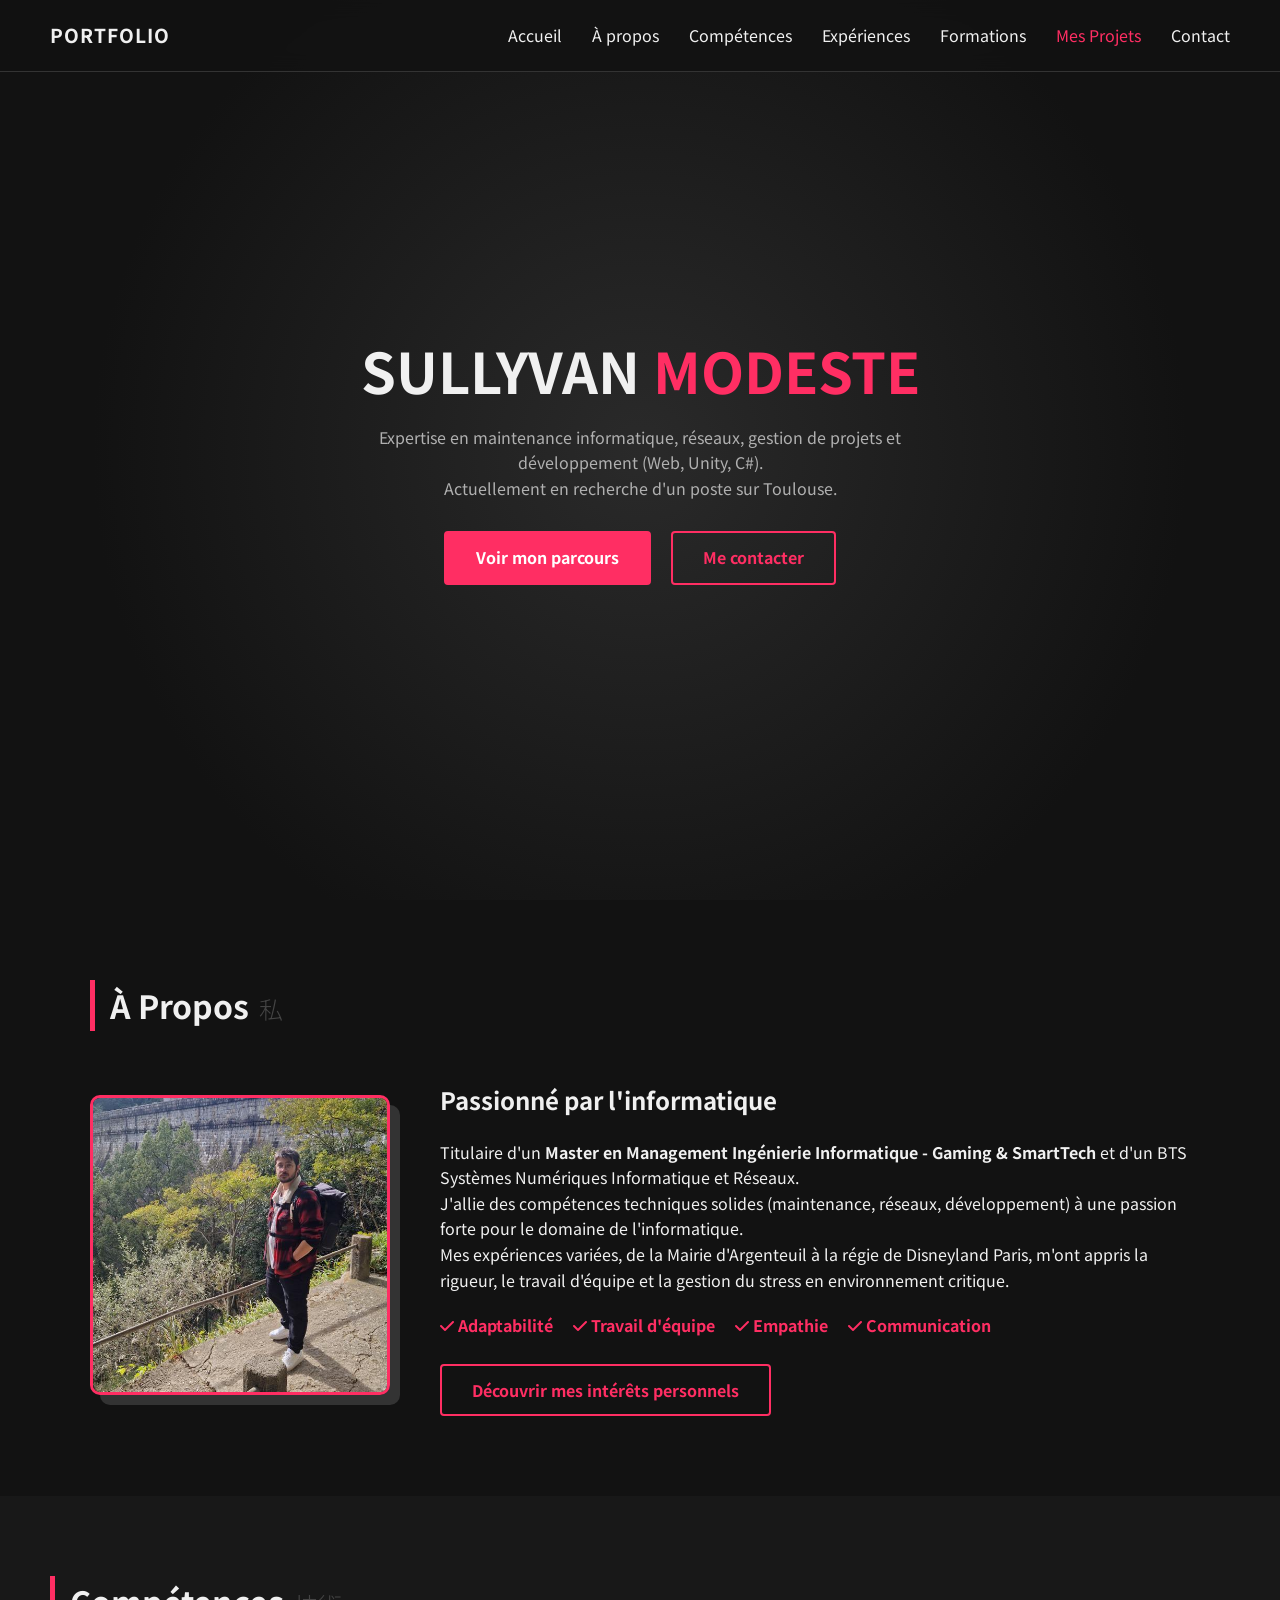
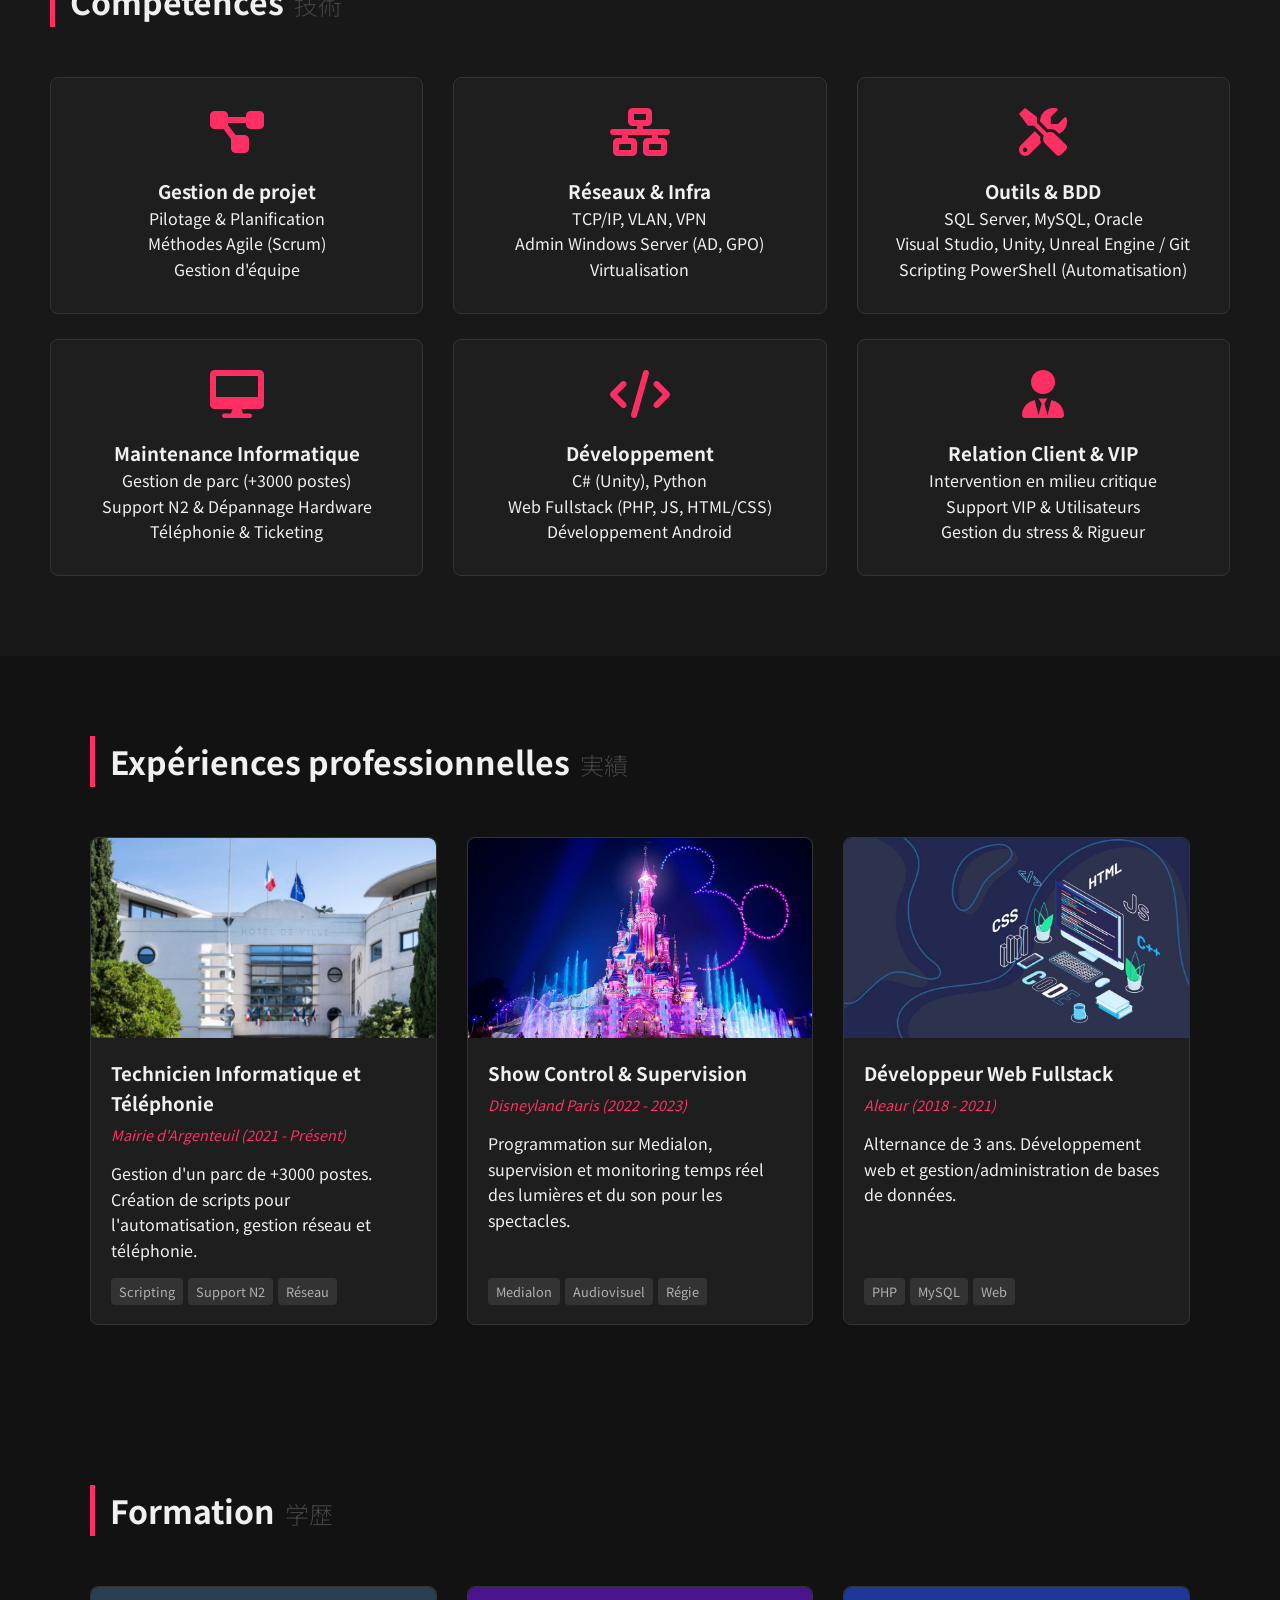
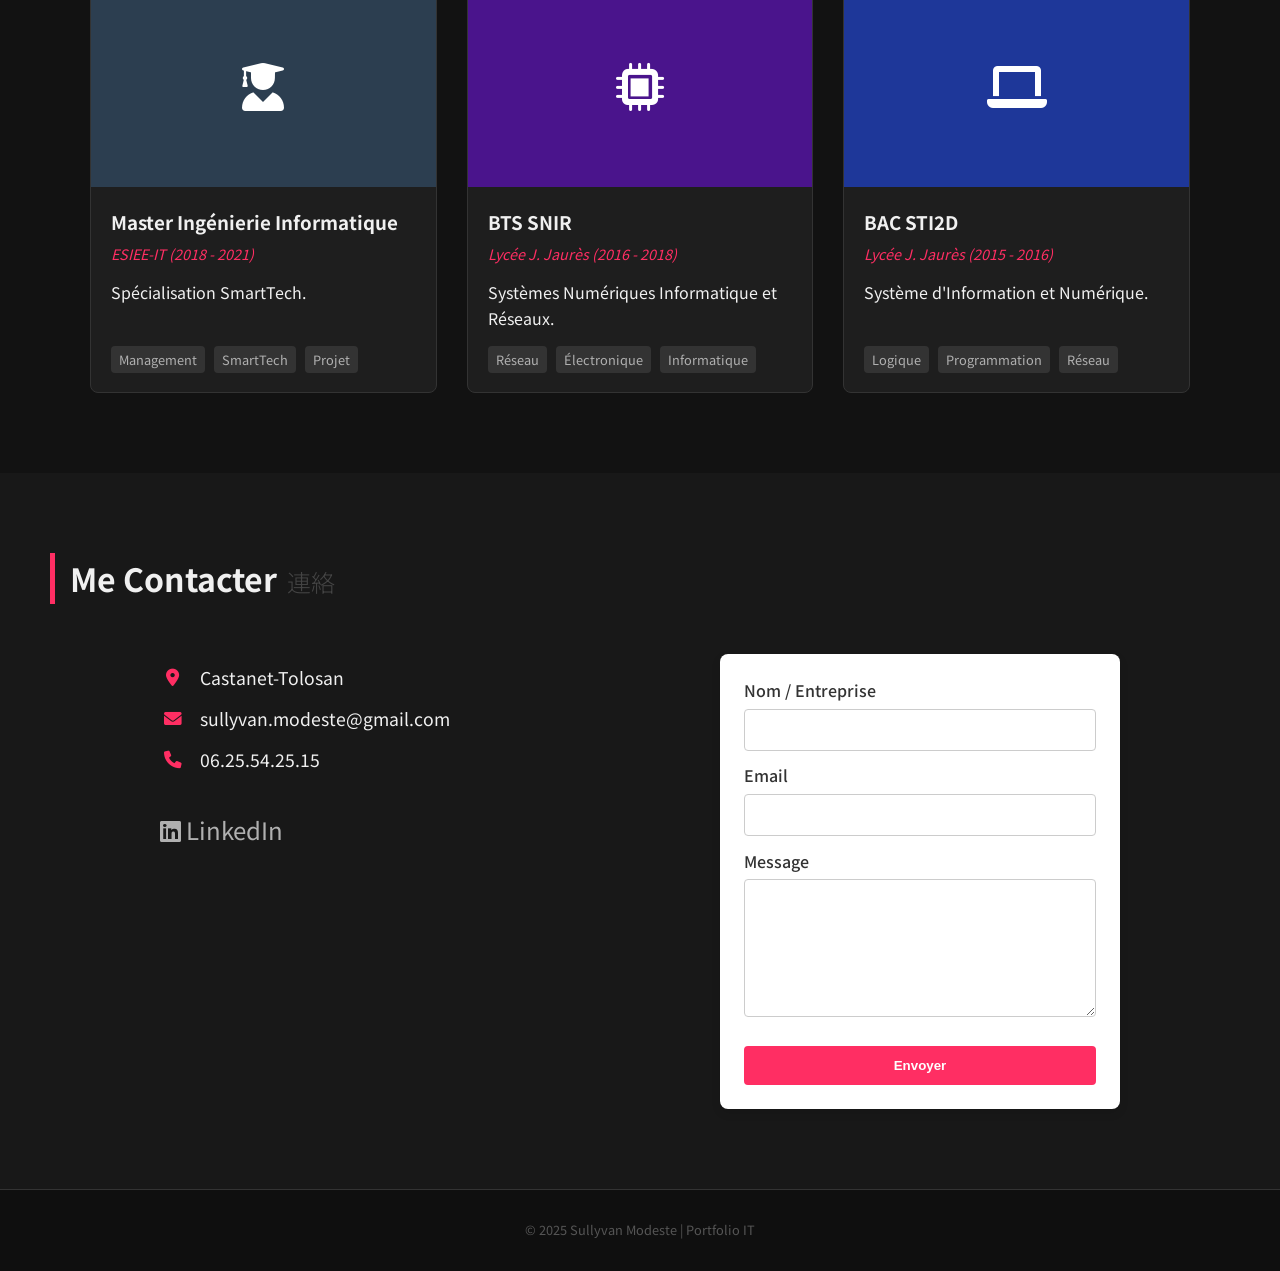
==== index.html @ e7d1b851 "Refonte du texte hobbies" ====
<!DOCTYPE html>
<html lang="fr">
<head>
    <meta charset="UTF-8">
    <meta name="viewport" content="width=device-width, initial-scale=1.0">
    
    <title>Portfolio - Sullyvan Modeste</title>

    <link rel="stylesheet" href="css/style.css?v=1"> 
    <link href="https://fonts.googleapis.com/css2?family=Noto+Sans+JP:wght@300;500;700&display=swap" rel="stylesheet">
    <link rel="stylesheet" href="https://cdnjs.cloudflare.com/ajax/libs/font-awesome/6.0.0/css/all.min.css">
    
    <meta name="description" content="Portfolio de Sullyvan Modeste : Master en Ingénierie Informatique, expertise en maintenance informatique, réseaux, gestion de projets et développement C#/Web. Actuellement en recherche de poste à Toulouse.">

    <meta property="og:title" content="Portfolio - Sullyvan Modeste">
    <meta property="og:description" content="Découvrez mon expertise en maintenance informatique, réseaux, gestion de projets et développement C#/Web. En recherche de poste sur Toulouse.">
    <meta property="og:type" content="website">
    <meta property="og:image" content="assets/images/miniature.jpg">
    <meta property="og:url" content="https://sullyvanm.github.io/portfolio/">
</head>
<body>

    <nav class="navbar">
        <div class="logo">PORTFOLIO</div>
        <ul class="nav-links">
            <li><a href="#home">Accueil</a></li>
            <li><a href="#about">À propos</a></li>
            <li><a href="#skills">Compétences</a></li>
            <li><a href="#projects">Expériences</a></li>
            <li><a href="#formation">Formations</a></li>
            <li><a href="projects.html" style="color: var(--accent);">Mes Projets</a></li>
            <li><a href="#contact">Contact</a></li>
        </ul>
        <div class="hamburger">
            <i class="fas fa-bars"></i>
        </div>
    </nav>

    <header id="home" class="hero">
        <div class="hero-content">
            <h1>SULLYVAN <span class="red-circle">MODESTE</span></h1>
            <p class="description">
                Expertise en maintenance informatique, réseaux, gestion de projets et développement (Web, Unity, C#).<br>
                Actuellement en recherche d'un poste sur Toulouse.
            </p>
            <div class="hero-btns">
                <a href="#skills" class="btn-main">Voir mon parcours</a>
                <a href="#contact" class="btn-secondary">Me contacter</a>
            </div>
        </div>
    </header>

    <section id="about" class="section">
        <h2 class="section-title">À Propos <span class="jp-title">私</span></h2>
        <div class="about-container">
            <div class="about-img">
                <img src="assets/images/sully_japon.jpg" alt="Sullyvan Modeste">
            </div>
            <div class="about-text">
                <h3>Passionné par l'informatique</h3>
                <p>
                    Titulaire d'un <strong>Master en Management Ingénierie Informatique - Gaming & SmartTech</strong> et d'un BTS Systèmes Numériques Informatique et Réseaux.<br> 
                    J'allie des compétences techniques solides (maintenance, réseaux, développement) à une passion forte pour le domaine de l'informatique.
                </p>
                <p>
                    Mes expériences variées, de la Mairie d'Argenteuil à la régie de Disneyland Paris, m'ont appris la rigueur, le travail d'équipe et la gestion du stress en environnement critique.
                </p>
                <div class="soft-skills">
                    <span><i class="fas fa-check"></i> Adaptabilité</span>
                    <span><i class="fas fa-check"></i> Travail d'équipe</span>
                    <span><i class="fas fa-check"></i> Empathie</span>
                    <span><i class="fas fa-check"></i> Communication</span>
                </div>
                
                <button id="btn-show-hobbies" class="btn-secondary" style="margin-top: 25px;">
                    Découvrir mes intérêts personnels
                </button>
            </div>
        </div>
    </section>
    
    <div id="hobbies-details" style="display: none;">
        
        <div class="hobbies-grid">
            <div class="hobby-item">
                <h4 style="color: var(--accent);"><i class="fas fa-camera"></i> Photographie</h4>
                <p>Principalement la photo de paysage et photo de rue. J'utilise Lightroom pour la post-production et l'édition.</p> 
            </div>
            <div class="hobby-item">
                <h4 style="color: var(--accent);"><i class="fas fa-dice"></i> Jeux de Société & Vidéo</h4>
                <p>Intérêt pour tout types de jeux (Moba, JdR, stratégie). Les jeux de société aussi bien simples que complexes. (7 Wonders, TCG, Abyss)</p> 
            </div>
            <div class="hobby-item">
                <h4 style="color: var(--accent);"><i class="fas fa-mask"></i> Kendo</h4>
                <p>Art martial, escrime au sabre Japonais. Actuellement 3 ans de pratique.</p>
            </div>
        </div>
    </div>


    <section id="skills" class="section bg-alt">
        <h2 class="section-title">Compétences <span class="jp-title">技術</span></h2>
        
        <div class="skills-grid">
            <div class="skill-card">
                <i class="fas fa-project-diagram"></i>
                <h3>Gestion de projet</h3>
                <p>Pilotage & Planification</p>
                <p>Méthodes Agile (Scrum)</p>
                <p>Gestion d'équipe</p>
            </div>
            <div class="skill-card">
                <i class="fas fa-network-wired"></i>
                <h3>Réseaux & Infra</h3>
                <p>TCP/IP, VLAN, VPN</p>
                <p>Admin Windows Server (AD, GPO)</p>
                <p>Virtualisation</p>
            </div>
            <div class="skill-card">
                <i class="fas fa-tools"></i>
                <h3>Outils & BDD</h3>
                <p>SQL Server, MySQL, Oracle</p>
                <p>Visual Studio, Unity, Unreal Engine / Git</p>
                <p>Scripting PowerShell (Automatisation)</p>
            </div>
        </div>

        <br> <div class="skills-grid">
            <div class="skill-card">
                <i class="fas fa-desktop"></i>
                <h3>Maintenance Informatique</h3>
                <p>Gestion de parc (+3000 postes)</p>
                <p>Support N2 & Dépannage Hardware</p>
                <p>Téléphonie & Ticketing</p>
            </div>
            <div class="skill-card">
                <i class="fas fa-code"></i>
                <h3>Développement</h3>
                <p>C# (Unity), Python</p>
                <p>Web Fullstack (PHP, JS, HTML/CSS)</p>
                <p>Développement Android</p>
            </div>
            <div class="skill-card">
                <i class="fas fa-user-tie"></i>
                <h3>Relation Client & VIP</h3>
                <p>Intervention en milieu critique</p>
                <p>Support VIP & Utilisateurs</p>
                <p>Gestion du stress & Rigueur</p>
            </div>
        </div>
    </section>

    <section id="projects" class="section">
        <h2 class="section-title">Expériences professionnelles <span class="jp-title">実績</span></h2>
        <div class="projects-grid">
            
            <article class="project-card">
                <div class="card-image">
                    <img src="assets/images/hdv_argenteuil.jpg" alt="Maintenance salle serveur et parc informatique" class="project-img">
                </div>
                <div class="card-content">
                    <h3>Technicien Informatique et Téléphonie</h3>
                    <p class="company">Mairie d'Argenteuil (2021 - Présent)</p>
                    <p>Gestion d'un parc de +3000 postes. Création de scripts pour l'automatisation, gestion réseau et téléphonie.</p>
                    
                    <div class="hidden-details" style="display:none;">
                        <p><strong>Technicien de maintenance informatique et téléphonie</strong></p>
                        <ul>
                            <li>Gestion du parc informatique et téléphonie (+3000 postes).</li>
                            <li>Dépannage réseau (TCP/IP, VLAN, VPN).</li>
                            <li>Logiciel Veeam, Sophos, BMC, Footprints, Dameware, Bomgar</li>
                            <li>Dépannage informatique sur logiciels et hardware.</li>
                            <li>Création de scripts pour l'automatisation.</li>
                            <li>Gestion du parc Mac</li>
                        </ul>
                    </div>

                    <div class="tags">
                        <span>Scripting</span><span>Support N2</span><span>Réseau</span>
                    </div>
                </div>
            </article>

            <article class="project-card">
                <div class="card-image">
                        <img src="assets/images/disneyland_paris.jpg" alt="Régie de spectacle à Disneyland Paris" class="project-img">
                </div>
                <div class="card-content">
                    <h3>Show Control & Supervision</h3>
                    <p class="company">Disneyland Paris (2022 - 2023)</p>
                    <p>Programmation sur Medialon, supervision et monitoring temps réel des lumières et du son pour les spectacles.</p>
                    
                    <div class="hidden-details" style="display:none;">
                        <p><strong>Opérateur programmeur régie / Show Control</strong></p>
                        <ul>
                            <li>Supervision et monitoring temps réel des lumières et du son pour les parades.</li>
                            <li>Programmation sur Medialon.</li>
                            <li>Régisseur et gestion audiovisuelle des parades sur le parc.</li>
                            <li>Travail en environnement critique.</li>
                        </ul>
                    </div>

                    <div class="tags">
                        <span>Medialon</span><span>Audiovisuel</span><span>Régie</span>
                    </div>
                </div>
            </article>

            <article class="project-card">
                <div class="card-image">
                        <img src="assets/images/dev_web.jpg" alt="Développement web Fullstack" class="project-img">
                </div>
                <div class="card-content">
                    <h3>Développeur Web Fullstack</h3>
                    <p class="company">Aleaur (2018 - 2021)</p>
                    <p>Alternance de 3 ans. Développement web et gestion/administration de bases de données.</p>
                    
                    <div class="hidden-details" style="display:none;">
                        <p><strong>Développeur web en alternance</strong></p>
                        <ul>
                            <li>Développement web Fullstack (PHP, HTML5, CSS, JS).</li>
                            <li>Gestion et administration de bases de données (MySQL).</li>
                            <li>Maintenance évolutive des solutions web.</li>
                        </ul>
                    </div>

                    <div class="tags">
                        <span>PHP</span><span>MySQL</span><span>Web</span>
                    </div>
                </div>
            </article>

        </div>
    </section>

    <section id="formation" class="section">
        <h2 class="section-title">Formation <span class="jp-title">学歴</span></h2>
        <div class="formation-grid">
            
            <article class="formation-card">
                <div class="card-image">
                    <div class="placeholder-img color-1">
                        <i class="fas fa-user-graduate fa-3x"></i>
                    </div>
                </div>
                <div class="card-content">
                    <h3>Master Ingénierie Informatique</h3>
                    <p class="company">ESIEE-IT (2018 - 2021)</p>
                    <p>Spécialisation SmartTech.</p>
                    
                    <div class="hidden-details" style="display:none;">
                        <p><strong>Master en Management Ingénierie Informatique - Option Gaming & SmartTech</strong></p>
                        <ul>
                            <li>Gestion de projet Agile.</li>
                            <li>Développement Unity, Unreal Engine et Back/Front.</li>
                            <li>Management d'équipe de 3 à 6 personnes.</li>
                        </ul>
                    </div>

                    <div class="tags">
                        <span>Management</span>
                        <span>SmartTech</span>
                        <span>Projet</span>
                    </div>
                </div>
            </article>

            <article class="formation-card">
                <div class="card-image">
                    <div class="placeholder-img color-2">
                        <i class="fas fa-microchip fa-3x"></i>
                    </div>
                </div>
                <div class="card-content">
                    <h3>BTS SNIR</h3>
                    <p class="company">Lycée J. Jaurès (2016 - 2018)</p>
                    <p>Systèmes Numériques Informatique et Réseaux.</p>

                    <div class="hidden-details" style="display:none;">
                        <p><strong>BTS Systèmes Numériques option Informatique et Réseaux</strong></p>
                        <ul>
                            <li>Administration réseau.</li>
                            <li>Programmation système (C++, C#, Python).</li>
                            <li>Projets techniques en équipe.</li>
                        </ul>
                    </div>

                    <div class="tags">
                        <span>Réseau</span>
                        <span>Électronique</span>
                        <span>Informatique</span>
                    </div>
                </div>
            </article>

            <article class="formation-card"> 
                <div class="card-image">
                    <div class="placeholder-img color-3">
                        <i class="fas fa-laptop fa-3x"></i>
                    </div>
                </div>
                <div class="card-content">
                    <h3>BAC STI2D</h3>
                    <p class="company">Lycée J. Jaurès (2015 - 2016)</p>
                    <p>Système d'Information et Numérique.</p>

                    <div class="hidden-details" style="display:none;">
                        <p><strong>BAC Sciences et Technologies de l'Industrie et du Développement Durable</strong></p>
                        <ul>
                            <li>Spécialité SIN (Système d'Information et Numérique).</li>
                            <li>Première approche du développement et de l'architecture réseau.</li>
                        </ul>
                    </div>

                    <div class="tags">
                        <span>Logique</span>
                        <span>Programmation</span>
                        <span>Réseau</span>
                    </div>
                </div>
            </article>

        </div>
    </section>
    
    <section id="contact" class="section bg-alt">
        <h2 class="section-title">Me Contacter <span class="jp-title">連絡</span></h2>
        
        <div class="contact-container">
            
            <div class="contact-info-column">
                <div class="contact-details">
                    <p><i class="fas fa-map-marker-alt"></i> Castanet-Tolosan</p>
                    <p><i class="fas fa-envelope"></i> sullyvan.modeste@gmail.com</p>
                    <p><i class="fas fa-phone"></i> 06.25.54.25.15</p>
                </div>
                
                <div class="socials">
                    <a href="https://www.linkedin.com/in/modeste-sullyvan/" target="_blank">
                        <i class="fab fa-linkedin"></i> LinkedIn
                    </a>
                </div>
            </div>

            <form action="https://formspree.io/f/mdkvoprl" method="POST" class="contact-form">
                <div class="form-group">
                    <label for="name">Nom / Entreprise</label>
                    <input type="text" id="name" name="name" required>
                </div>
                
                <div class="form-group">
                    <label for="email">Email</label>
                    <input type="email" id="email" name="email" required>
                </div>

                <div class="form-group">
                    <label for="message">Message</label>
                    <textarea id="message" name="message" rows="5" required></textarea>
                </div>

                <button type="submit" class="btn-main full-width">Envoyer</button>
            </form>

        </div>
    </section>

    <footer class="main-footer">
        <p class="copyright">© 2025 Sullyvan Modeste | Portfolio IT</p>
    </footer>
    
    <div id="project-modal" class="modal">
        <div class="modal-content">
            <span class="close-btn" data-modal="project-modal">&times;</span>
            <h3 id="modal-title">Titre</h3>
            <p id="modal-company" class="company"></p>
            <div id="modal-body">Description détaillée...</div>
            <div id="modal-tags" class="tags"></div>
        </div>
    </div>

    <script src="js/script.js"></script>
</body>
</html>
---- css/style.css ----
/* ========================================================= */
/* 01. TYPOGRAPHIE ET VARIABLES CSS                         */
/* ========================================================= */
:root {
    /* Couleurs */
    --bg-dark: #121212;
    --bg-card: #1e1e1e;
    --text-main: #f0f0f0;
    --text-muted: #b0b0b0;
    --accent: #ff2e63; /* Couleur principale */
    /* Typographie et Taille */
    --font-jp: 'Noto Sans JP', sans-serif;
    --border-radius: 8px;
}

/* Réinitialisation de base */
* { 
    margin: 0; 
    padding: 0; 
    box-sizing: border-box; 
}
html { 
    scroll-behavior: smooth; 
}

/* Style du corps de page */
body {
    font-family: var(--font-jp);
    background-color: var(--bg-dark);
    color: var(--text-main);
    line-height: 1.6;
}

/* Styles des liens et listes */
a { 
    text-decoration: none; 
    color: inherit; 
    transition: 0.3s; 
}
ul { 
    list-style: none; 
}

/* ========================================================= */
/* 02. NAVIGATION (NAVBAR) ET EN-TÊTE (HERO)                 */
/* ========================================================= */

/* Navbar */
.navbar {
    position: fixed;
    top: 0;
    width: 100%;
    display: flex;
    justify-content: space-between;
    align-items: center;
    padding: 20px 50px;
    background: rgba(18, 18, 18, 0.95);
    backdrop-filter: blur(10px);
    z-index: 1000;
    border-bottom: 1px solid #333;
}

.logo { 
    font-weight: 700; 
    font-size: 1.2rem; 
    letter-spacing: 1px; 
}
.logo .kanji { 
    color: var(--accent); 
    margin-left: 5px; 
}

.nav-links { 
    display: flex; 
    gap: 30px; 
}
.nav-links a:hover { 
    color: var(--accent); 
}

/* Le hamburger est masqué par défaut en desktop */
.hamburger { 
    display: none; 
    cursor: pointer; 
    font-size: 1.5rem; 
}

/* Hero Section */
.hero {
    height: 100vh;
    display: flex;
    align-items: center;
    justify-content: center;
    text-align: center;
    background: radial-gradient(circle at center, #2a2a2a 0%, #121212 70%);
    padding: 0 20px;
}
.hero h1 { 
    font-size: 3.5rem; 
    margin: 10px 0; 
    font-weight: 700; 
}

/* Effet de surlignage */
.red-circle { 
    color: var(--accent); 
    position: relative; 
    display: inline-block; 
}
.red-circle::after {
    content: ''; 
    position: absolute; 
    bottom: 5px; 
    left: 0; 
    width: 100%; 
    height: 10px;
    background: var(--accent); 
    opacity: 0.3; 
    z-index: -1;
}

.hero .subtitle { 
    letter-spacing: 3px; 
    text-transform: uppercase; 
    color: var(--accent); 
    font-weight: bold; 
}
.hero .description { 
    max-width: 600px; 
    margin: 0 auto 30px; 
    color: var(--text-muted); 
}
.hero-btns { 
    display: flex; 
    gap: 20px; 
    justify-content: center; 
}

/* Boutons */
.btn-main {
    padding: 12px 30px; 
    border: 2px solid var(--accent); 
    background: var(--accent);
    color: white; 
    border-radius: 4px; 
    font-weight: bold; 
    cursor: pointer;
}

.btn-secondary {
    padding: 12px 30px;
    /* Contour ROUGE */
    border: 2px solid var(--accent);
    /* Texte ROUGE */
    color: var(--accent);
    /* Coins arrondis (comme l'autre bouton) */
    border-radius: 4px;
    font-weight: bold;
    
    /* --- Correctifs essentiels pour les balises <button> --- */
    background-color: transparent; /* Fond transparent par défaut */
    cursor: pointer; /* Curseur main */
    font-family: inherit; /* Utilise la police du site */
    font-size: 1rem; /* Taille de texte correcte */
    transition: 0.3s all ease; /* Animation fluide */
}

.btn-main:hover { 
    background: transparent; 
    color: var(--accent); 
}

.btn-secondary:hover {
    /* Au survol : Remplissage ROUGE */
    background: var(--accent);
    /* Texte BLANC pour le contraste */
    color: white;
}

/* ========================================================= */
/* 03. STRUCTURE DES SECTIONS ET DES GRILLES                 */
/* ========================================================= */

.section { 
    padding: 80px 50px; 
    max-width: 1200px; 
    margin: 0 auto; 
}
.bg-alt { 
    background-color: #181818; 
    width: 100%; 
    max-width: 100%; 
}

/* Titre des sections */
.section-title {
    font-size: 2rem; 
    margin-bottom: 50px; 
    border-left: 5px solid var(--accent);
    padding-left: 15px; 
    display: flex; 
    align-items: baseline;
}
.jp-title { 
    font-size: 1.5rem; 
    margin-left: 10px; 
    color: #444; 
    font-weight: 300; 
}

/* A Propos */
.about-container { 
    display: flex; 
    gap: 50px; 
    align-items: center; 
    flex-wrap: wrap; 
}
.about-img img {
    width: 300px; 
    height: 300px; 
    object-fit: cover; 
    border-radius: 10px;
    border: 3px solid var(--accent); 
    box-shadow: 10px 10px 0px #333;
}
.about-text { 
    flex: 1; 
}
.about-text h3 { 
    margin-bottom: 20px; 
    font-size: 1.5rem; 
}
.soft-skills { 
    margin-top: 20px; 
    display: flex; 
    gap: 20px; 
    color: var(--accent); 
    font-weight: bold; 
}

/* Grilles pour Compétences, Projets, Formations */
.skills-grid, .projects-grid, .formation-grid{
    display: grid; 
    grid-template-columns: repeat(auto-fit, minmax(300px, 1fr)); 
    gap: 30px;
}

/* Cartes Compétences */
.skill-card {
    background: var(--bg-card); 
    padding: 30px; 
    border-radius: var(--border-radius); 
    text-align: center;
    border: 1px solid #333; 
    transition: transform 0.3s;
}
.skill-card:hover { 
    transform: translateY(-5px); 
    border-color: var(--accent); 
}
.skill-card i { 
    font-size: 3rem; 
    color: var(--accent); 
    margin-bottom: 20px; 
}

/* Cartes Expériences & Formations */
.project-card, .formation-card {
    background: var(--bg-card); 
    border-radius: var(--border-radius); 
    overflow: hidden;
    border: 1px solid #333; 
    transition: 0.3s; 
    display: flex; 
    flex-direction: column;
    cursor: pointer;
}
.project-card:hover, .formation-card:hover { 
    transform: scale(1.02); 
    border-color: #555; 
}

/* Images et Contenu des cartes */
.card-image {
    height: 200px;
    width: 100%;
    overflow: hidden;
    border-top-left-radius: var(--border-radius);
    border-top-right-radius: var(--border-radius);
}
.project-img {
    width: 100%; 
    height: 100%; 
    object-fit: cover;
    transition: transform 0.3s ease;
}
.project-card:hover .project-img { 
    transform: scale(1.05); 
}

/* Placeholder (pour formations) */
.placeholder-img {
    width: 100%; 
    height: 100%; 
    display: flex; 
    align-items: center; 
    justify-content: center; 
    color: white;
}
.color-1 { background: #2c3e50; }
.color-2 { background: #4a148c; }
.color-3 { background: #1e3799; }

.card-content { 
    padding: 20px; 
    flex-grow: 1; 
    display: flex; 
    flex-direction: column; 
}
.card-content h3 { 
    margin-bottom: 5px; 
}
.company { 
    color: var(--accent); 
    font-style: italic; 
    font-size: 0.9rem; 
    margin-bottom: 15px; 
}
.tags { 
    margin-top: auto; 
    padding-top: 15px; 
}
.tags span {
    font-size: 0.8rem; 
    background: #333; 
    padding: 4px 8px;
    border-radius: 4px; 
    margin-right: 5px; 
    color: var(--text-muted);
}

/* ========================================================= */
/* 04. CONTACT ET FORMULAIRE                                 */
/* ========================================================= */

.contact-container {
    display: flex;
    justify-content: space-between;
    align-items: flex-start;
    gap: 4rem;
    max-width: 1000px;
    margin: 0 auto;
    padding: 0 20px;
}

/* Infos à gauche */
.contact-info-column {
    flex: 1;
    padding-top: 10px;
    display: flex;
    flex-direction: column;
}

.contact-details p {
    margin-bottom: 0.8rem;
    font-size: 1.1rem;
    display: flex;
    align-items: center;
}
.contact-details i {
    color: var(--accent);
    margin-right: 15px;
    width: 25px;
    text-align: center;
}

/* Sociaux (LinkedIn, etc.) */
.socials {
    margin-top: 1.5rem;
    font-size: 1.5rem;
}
.socials a {
    color: var(--text-muted);
    text-decoration: none;
    transition: color 0.3s;
}
.socials a:hover {
    color: var(--accent);
}

/* Formulaire à droite */
.contact-form {
    background: white;
    padding: 1.5rem;
    border-radius: var(--border-radius);
    box-shadow: 0 4px 10px rgba(0,0,0,0.1);
    width: 100%;
    max-width: 400px; 
}

.form-group { 
    margin-bottom: 0.8rem; 
}
.form-group label {
    display: block; 
    margin-bottom: 0.3rem;
    font-weight: 500; 
    color: #333;
}
.contact-form input, .contact-form textarea {
    width: 100%; 
    padding: 8px;
    border: 1px solid #ccc;
    border-radius: 4px; 
    font-family: inherit; 
    font-size: 1rem;
}
.contact-form input:focus, .contact-form textarea:focus {
    outline: none; 
    border-color: var(--accent);
}
.full-width { 
    width: 100%; 
    margin-top: 10px; 
    padding: 10px;
}

/* Footer */
.main-footer {
    text-align: center; 
    padding: 30px 20px;
    background: #0f0f0f; 
    border-top: 1px solid #333;
}
.copyright { 
    font-size: 0.8rem; 
    color: #555; 
}

/* ========================================================= */
/* 05. RESPONSIVE DESIGN (MOBILE) ET MODALE                  */
/* ========================================================= */

/* Version mobile */
@media (max-width: 768px) {
    .navbar { 
        padding: 15px 20px; 
    }
    
    /* ------------------------------------- */
    /* GESTION DU MENU HAMBURGER */
    /* ------------------------------------- */
    .nav-links { 
        display: none; /* Masque les liens par défaut */
    } 
    
    .hamburger {
        display: block; /* Affiche le hamburger sur mobile */
    }
    
    /* Le JS ajoute la classe .active pour forcer l'affichage du menu */
    .nav-links.active {
        display: flex;
        flex-direction: column;
        position: absolute;
        top: 61px;
        left: 0;
        width: 100%;
        background: var(--bg-dark);
        padding: 20px;
        border-top: 1px solid #333;
        z-index: 999;
    }

    .nav-links.active li {
        text-align: center;
        margin: 10px 0;
    }
    /* ------------------------------------- */

    .hero h1 { 
        font-size: 2.5rem; 
    }
    .about-container { 
        flex-direction: column; 
        text-align: center; 
    }
    .soft-skills { 
        justify-content: center; 
    }
    .section { 
        padding: 50px 20px; 
    }
    
    /* Contact Mobile */
    .contact-container {
        flex-direction: column; 
        gap: 2rem;
    }
    
    .contact-info-column { 
        width: 100%;
        text-align: center; 
    }
    
    .contact-details p { 
        justify-content: center; 
    }
    
    .contact-form {
        max-width: 100%;
    }
}

/* Popup/Modale */
.modal {
    display: none; 
    position: fixed; 
    z-index: 2000; 
    left: 0; 
    top: 0;
    width: 100%; 
    height: 100%; 
    background-color: rgba(0, 0, 0, 0.8);
    backdrop-filter: blur(5px); 
    justify-content: center; 
    align-items: center; 
    padding: 20px;
}
.modal-content {
    background-color: var(--bg-card); 
    border: 1px solid var(--accent);
    padding: 40px; 
    border-radius: 8px; 
    width: 100%; 
    max-width: 600px;
    position: relative; 
    box-shadow: 0 10px 25px rgba(0,0,0,0.5);
    animation: slideIn 0.3s ease-out;
}
@keyframes slideIn {
    from { 
        transform: translateY(50px); 
        opacity: 0; 
    }
    to { 
        transform: translateY(0); 
        opacity: 1; 
    }
}
.close-btn {
    position: absolute; 
    top: 15px; 
    right: 20px; 
    color: var(--text-muted);
    font-size: 30px; 
    font-weight: bold; 
    cursor: pointer; 
    transition: 0.3s;
}
.close-btn:hover { 
    color: var(--accent); 
}
#modal-body ul { 
    list-style: disc outside; 
    margin-left: 20px; 
    margin-top: 10px; 
    color: var(--text-muted); 
}
#modal-body p { 
    margin-bottom: 10px; 
}

/* ========================================================= */
/* 06. STYLES SPÉCIFIQUES POUR LE CONTENU DE LA MODALE HOBBIES */
/* ========================================================= */

.hobbies-grid { /* Renommé pour la cohérence */
    display: grid;
    grid-template-columns: repeat(auto-fit, minmax(200px, 1fr));
    gap: 15px; 
    margin-top: 20px;
    padding-top: 15px;
    border-top: 1px dashed #333; 
}

.hobby-item {
    background: var(--bg-dark); 
    padding: 15px;
    border-radius: var(--border-radius);
    border-left: 3px solid var(--accent); 
    box-shadow: 0 2px 5px rgba(0, 0, 0, 0.5);
}

.hobby-item h4 {
    font-size: 1.1rem;
    color: var(--accent);
    margin-bottom: 5px;
    display: flex;
    align-items: center;
}

.hobby-item p {
    font-size: 0.9rem;
    color: var(--text-muted);
    margin-top: 5px;
    line-height: 1.4;
}

.hobby-item i {
    font-size: 1.2rem;
    margin-right: 8px;
    color: var(--accent); 
}

/* Ajustement pour les très petits écrans à l'intérieur de la modale */
@media (max-width: 550px) {
    .hobby-item {
        /* Ne pas forcer le flex-basis si l'on utilise grid (auto-fit gère déjà ça) */
    }
}
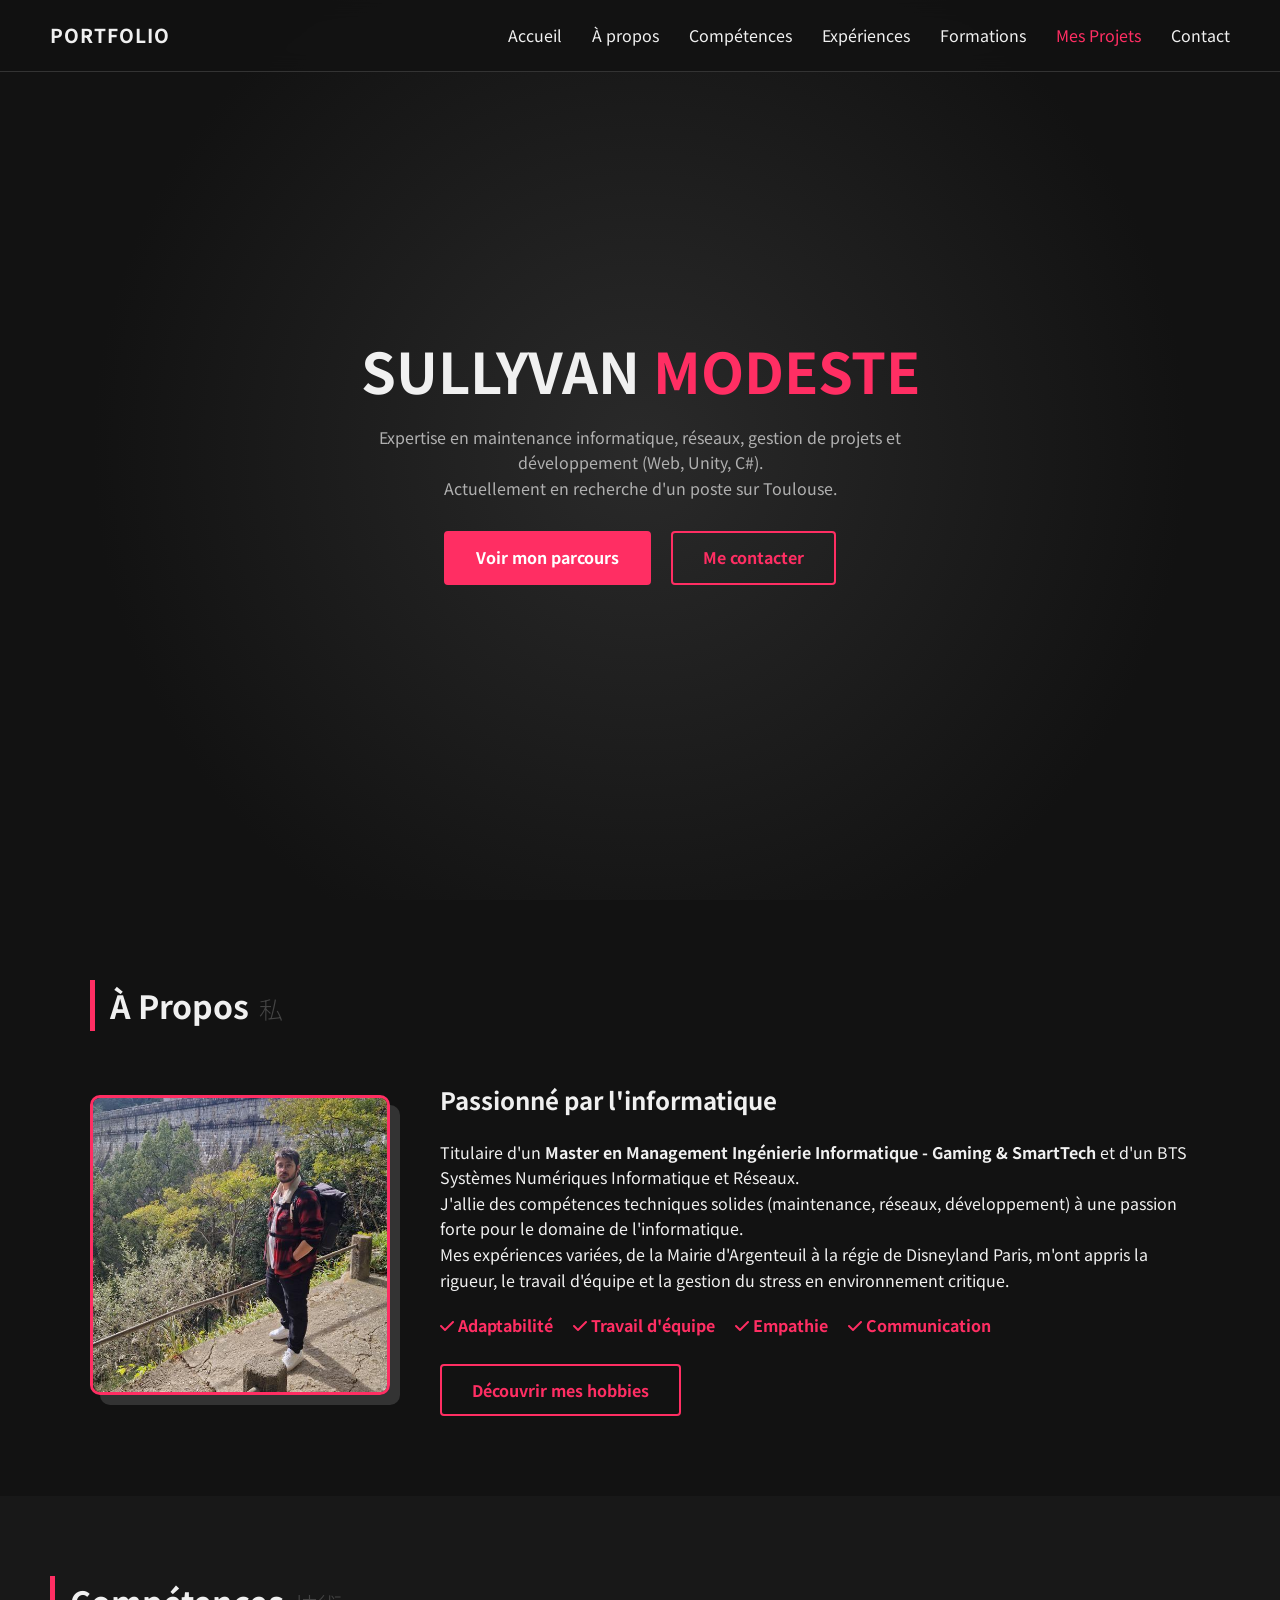
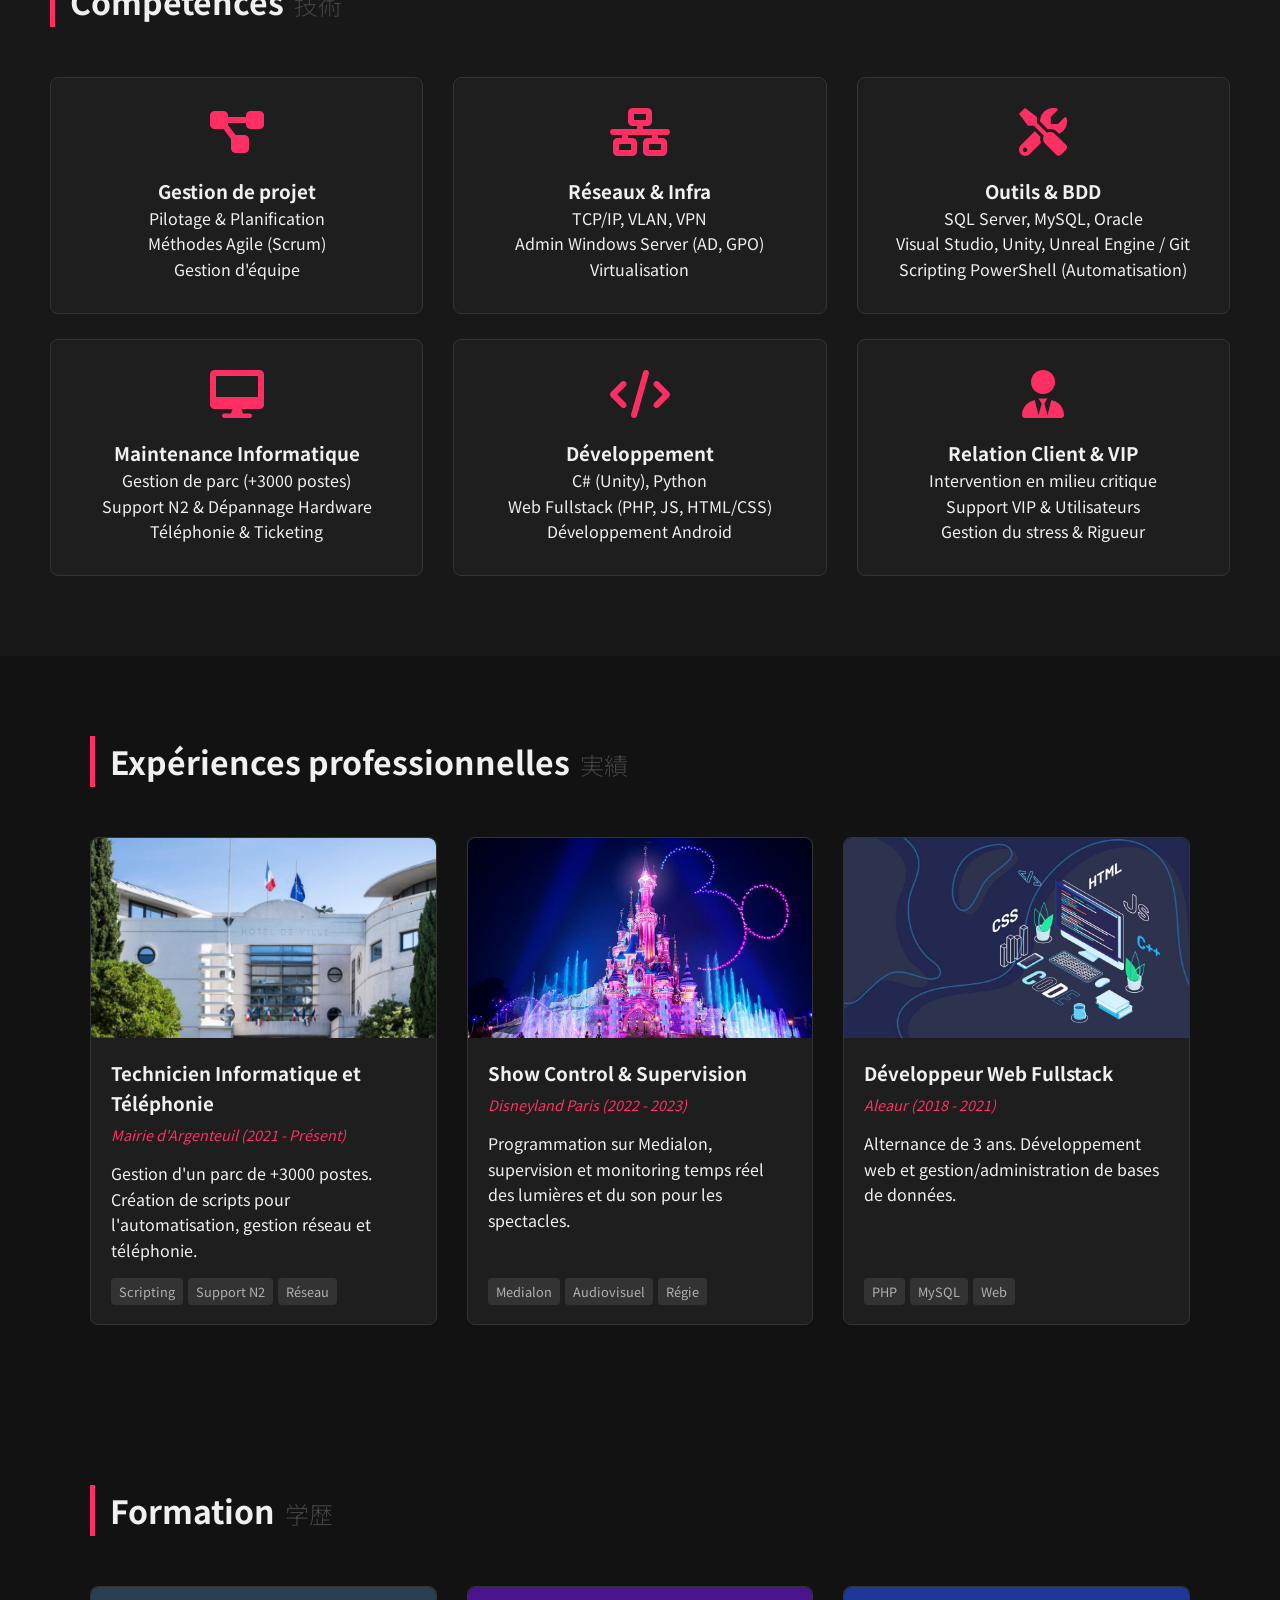
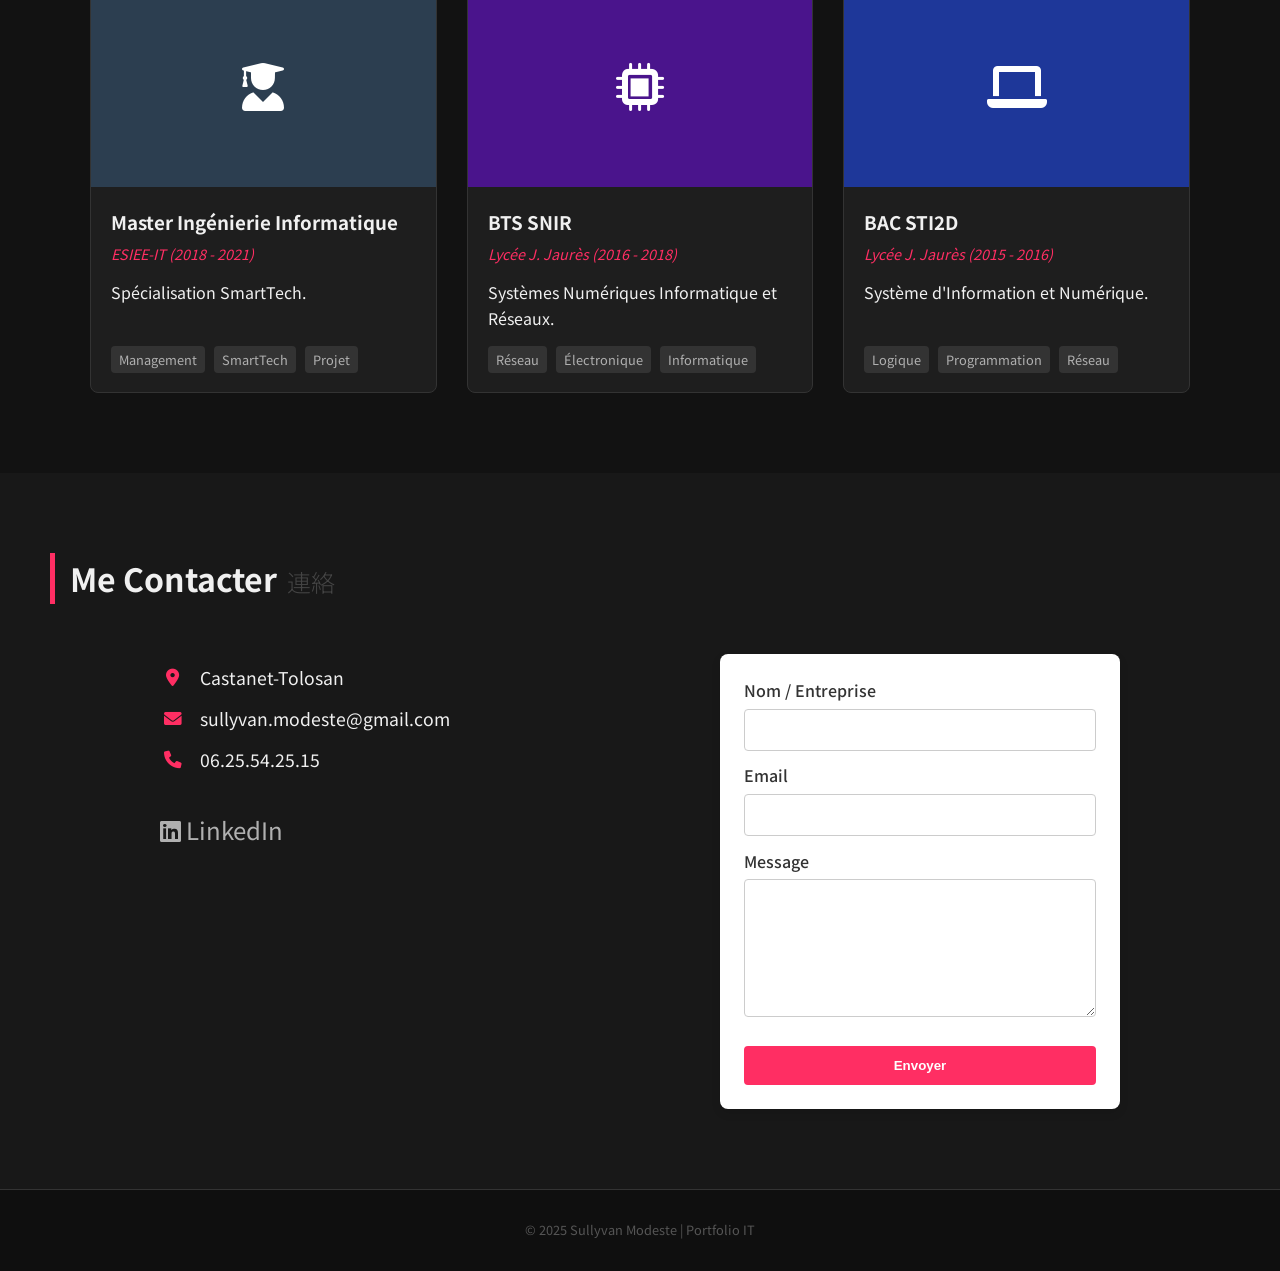
==== commit 9b82bb70: "Correction Bug JS Correction du bug qui affiche le modalCompany InnerText au mauvais endroit" ====
--- a/index.html
+++ b/index.html
@@ -73,7 +73,7 @@
                 </div>
                 
                 <button id="btn-show-hobbies" class="btn-secondary" style="margin-top: 25px;">
-                    Découvrir mes intérêts personnels
+                    Découvrir mes hobbies
                 </button>
             </div>
         </div>
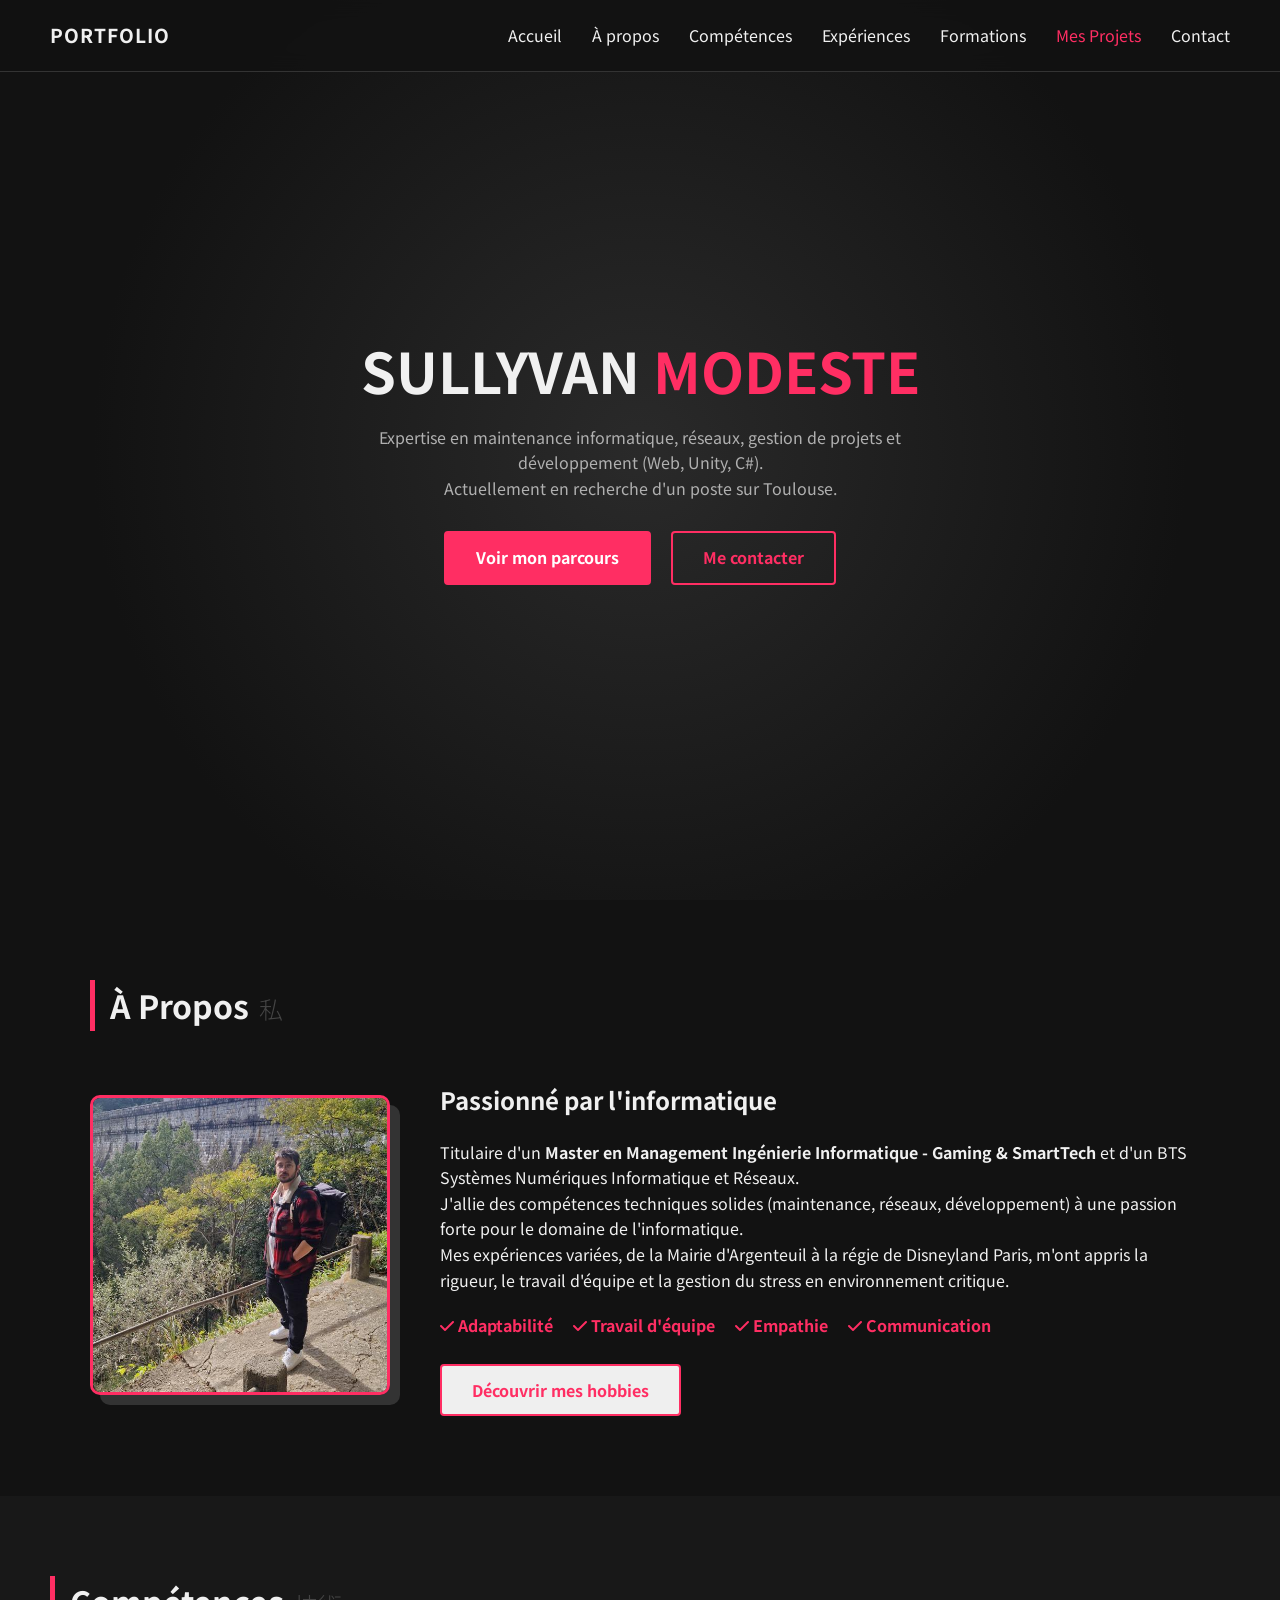
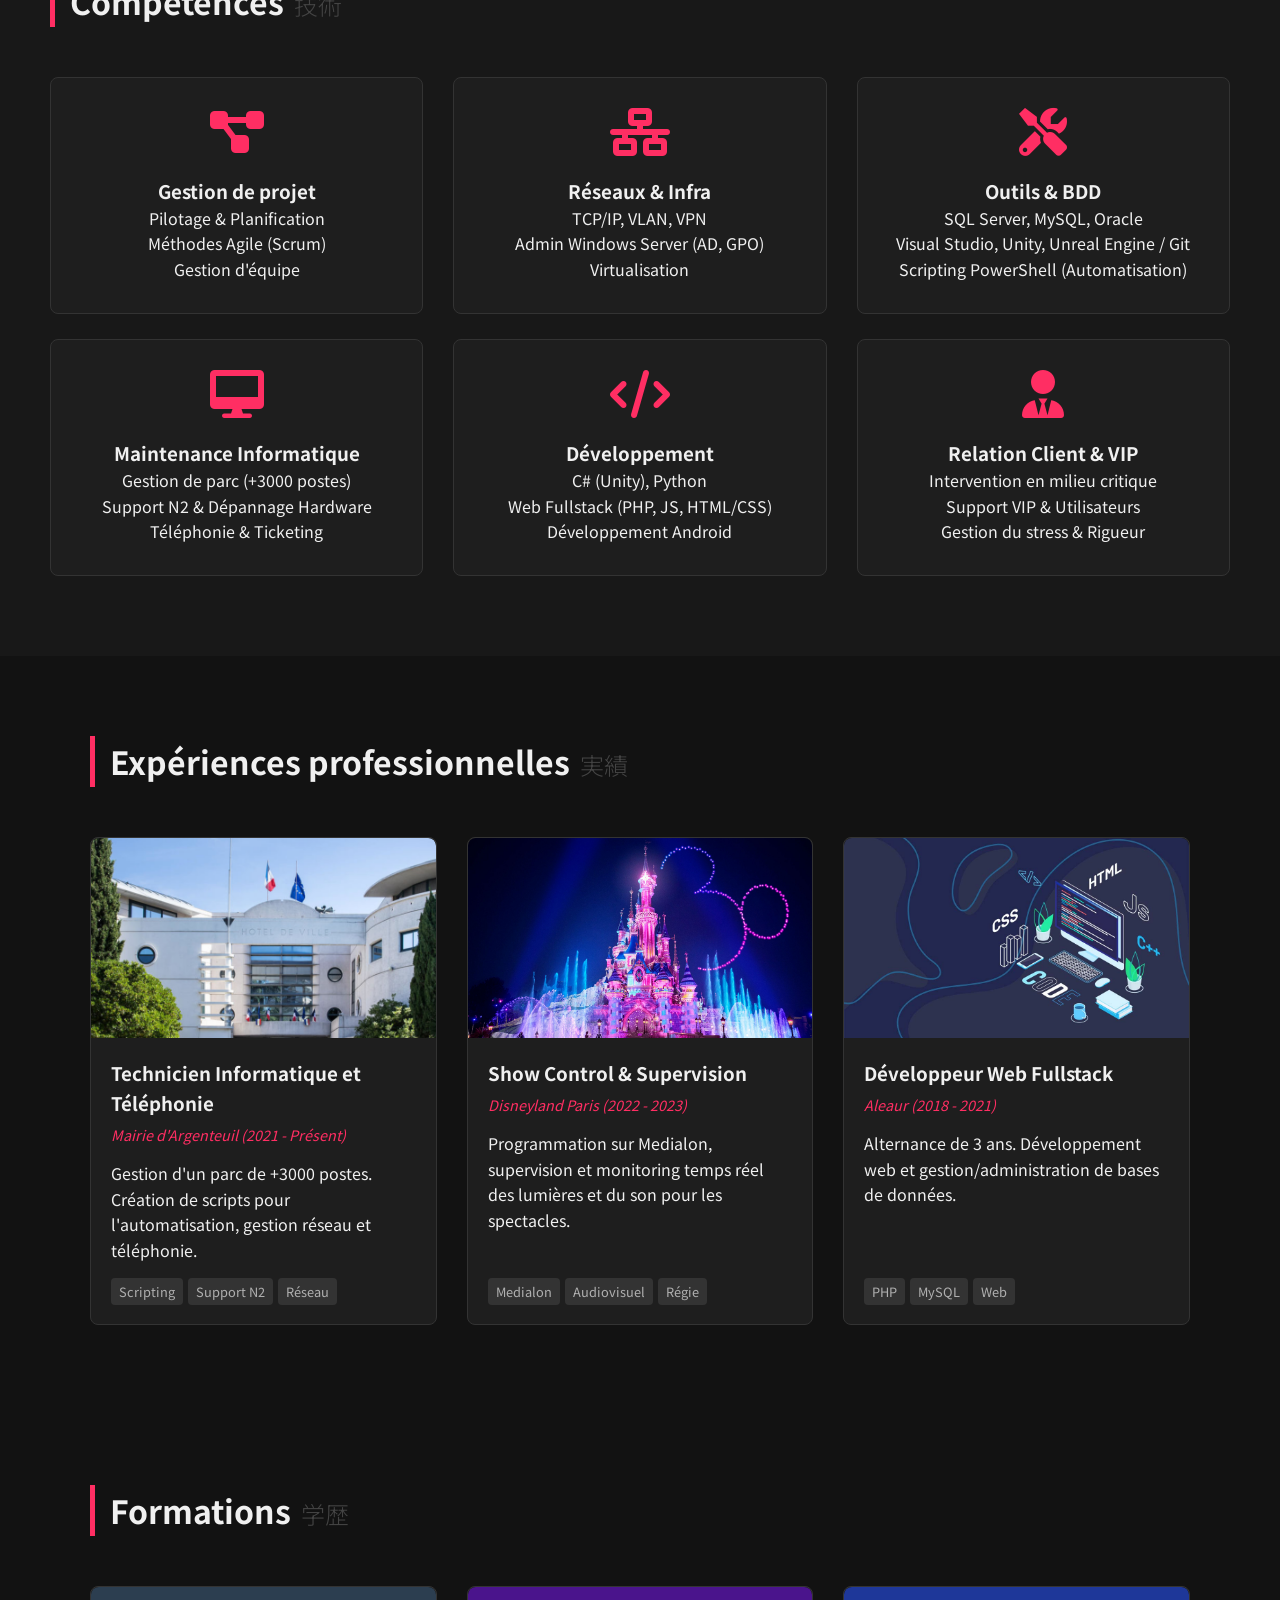
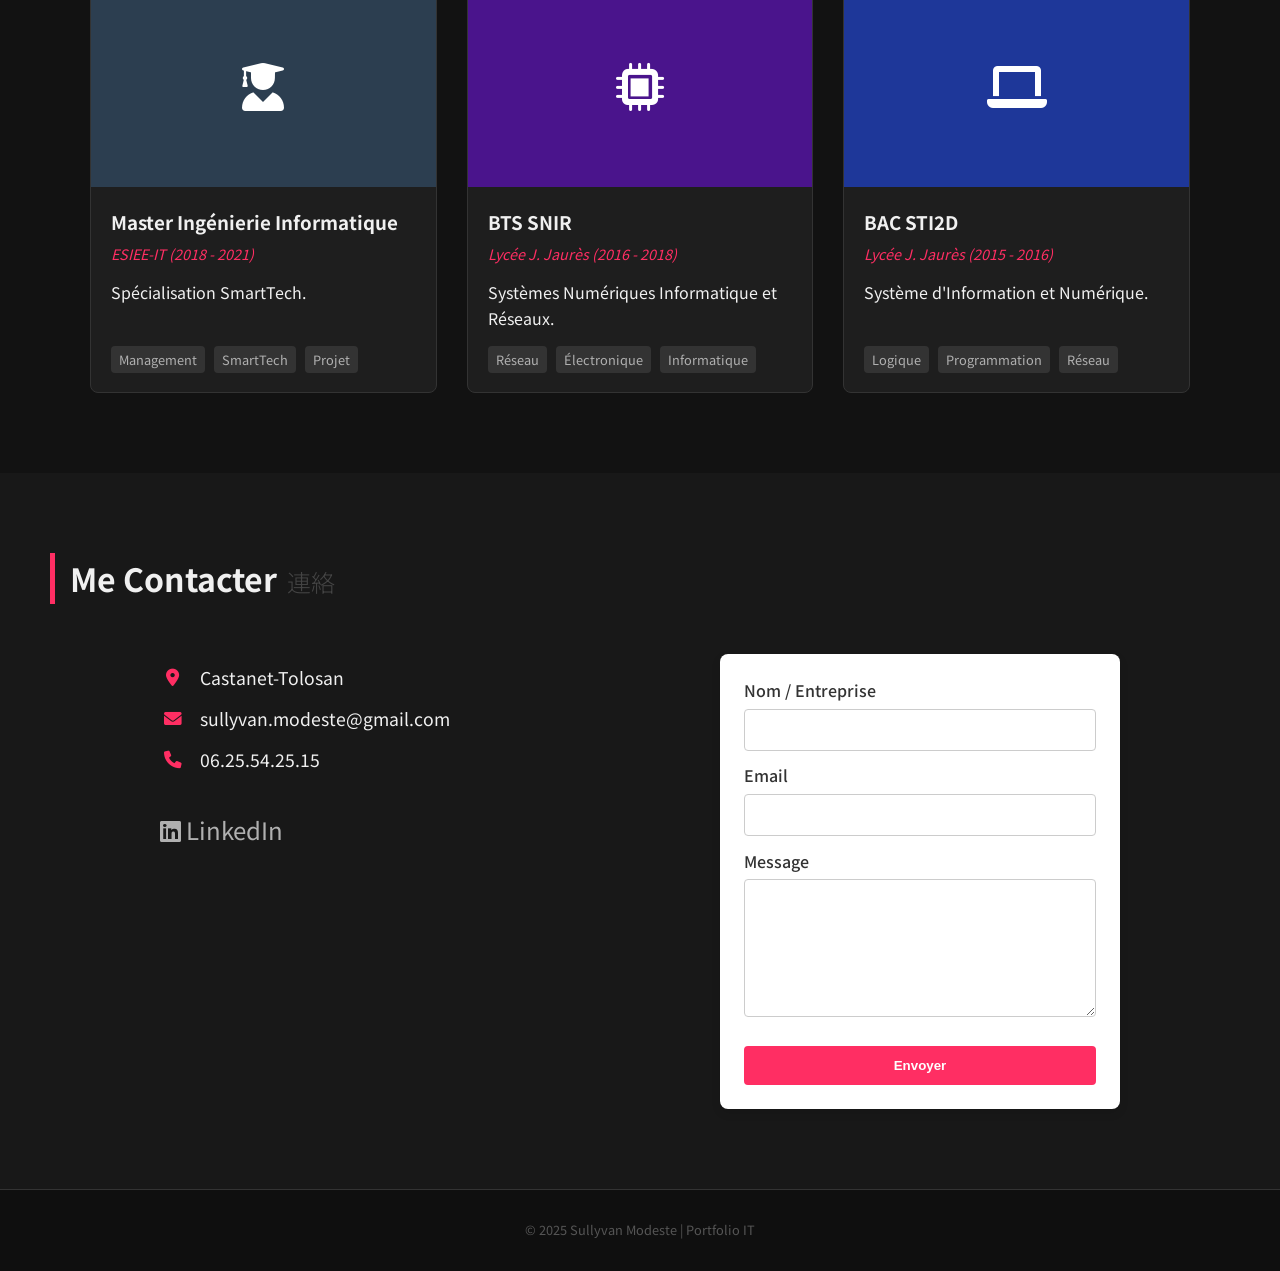
==== commit f7bcc0f4: "Correction code - Commentaire" ====
--- a/index.html
+++ b/index.html
@@ -234,7 +234,7 @@
     </section>
 
     <section id="formation" class="section">
-        <h2 class="section-title">Formation <span class="jp-title">学歴</span></h2>
+        <h2 class="section-title">Formations <span class="jp-title">学歴</span></h2>
         <div class="formation-grid">
             
             <article class="formation-card">
--- a/css/style.css
+++ b/css/style.css
@@ -1,5 +1,5 @@
 /* ========================================================= */
-/* 01. TYPOGRAPHIE ET VARIABLES CSS                         */
+/* 01. TYPO ET VARIABLES CSS                                 */
 /* ========================================================= */
 :root {
     /* Couleurs */
@@ -8,7 +8,7 @@
     --text-main: #f0f0f0;
     --text-muted: #b0b0b0;
     --accent: #ff2e63; /* Couleur principale */
-    /* Typographie et Taille */
+    /* Typo et Taille */
     --font-jp: 'Noto Sans JP', sans-serif;
     --border-radius: 8px;
 }
@@ -42,7 +42,7 @@
 }
 
 /* ========================================================= */
-/* 02. NAVIGATION (NAVBAR) ET EN-TÊTE (HERO)                 */
+/* 02. NAVIGATION (NAVBAR) ET EN-TÊTE                        */
 /* ========================================================= */
 
 /* Navbar */
@@ -149,20 +149,17 @@
 
 .btn-secondary {
     padding: 12px 30px;
-    /* Contour ROUGE */
     border: 2px solid var(--accent);
-    /* Texte ROUGE */
     color: var(--accent);
-    /* Coins arrondis (comme l'autre bouton) */
+    /* Coins arrondis */
     border-radius: 4px;
     font-weight: bold;
-    
-    /* --- Correctifs essentiels pour les balises <button> --- */
-    background-color: transparent; /* Fond transparent par défaut */
-    cursor: pointer; /* Curseur main */
-    font-family: inherit; /* Utilise la police du site */
-    font-size: 1rem; /* Taille de texte correcte */
-    transition: 0.3s all ease; /* Animation fluide */
+    /
+    background-color: transparent; 
+    cursor: pointer;
+    font-family: inherit;
+    font-size: 1rem; 
+    transition: 0.3s all ease;
 }
 
 .btn-main:hover { 
@@ -171,9 +168,8 @@
 }
 
 .btn-secondary:hover {
-    /* Au survol : Remplissage ROUGE */
+    /* Au survol : Remplissage rouge + text blanc */
     background: var(--accent);
-    /* Texte BLANC pour le contraste */
     color: white;
 }
 
@@ -264,7 +260,7 @@
     margin-bottom: 20px; 
 }
 
-/* Cartes Expériences & Formations */
+/* Cartes Formations */
 .project-card, .formation-card {
     background: var(--bg-card); 
     border-radius: var(--border-radius); 
@@ -298,7 +294,7 @@
     transform: scale(1.05); 
 }
 
-/* Placeholder (pour formations) */
+/* Placeholder (Si besoin) */
 .placeholder-img {
     width: 100%; 
     height: 100%; 
@@ -447,9 +443,7 @@
         padding: 15px 20px; 
     }
     
-    /* ------------------------------------- */
-    /* GESTION DU MENU HAMBURGER */
-    /* ------------------------------------- */
+    /* Gestion menu hamburger */
     .nav-links { 
         display: none; /* Masque les liens par défaut */
     } 
@@ -575,7 +569,7 @@
 /* 06. STYLES SPÉCIFIQUES POUR LE CONTENU DE LA MODALE HOBBIES */
 /* ========================================================= */
 
-.hobbies-grid { /* Renommé pour la cohérence */
+.hobbies-grid {
     display: grid;
     grid-template-columns: repeat(auto-fit, minmax(200px, 1fr));
     gap: 15px; 
@@ -616,6 +610,5 @@
 /* Ajustement pour les très petits écrans à l'intérieur de la modale */
 @media (max-width: 550px) {
     .hobby-item {
-        /* Ne pas forcer le flex-basis si l'on utilise grid (auto-fit gère déjà ça) */
-    }
-}
+    }
+}
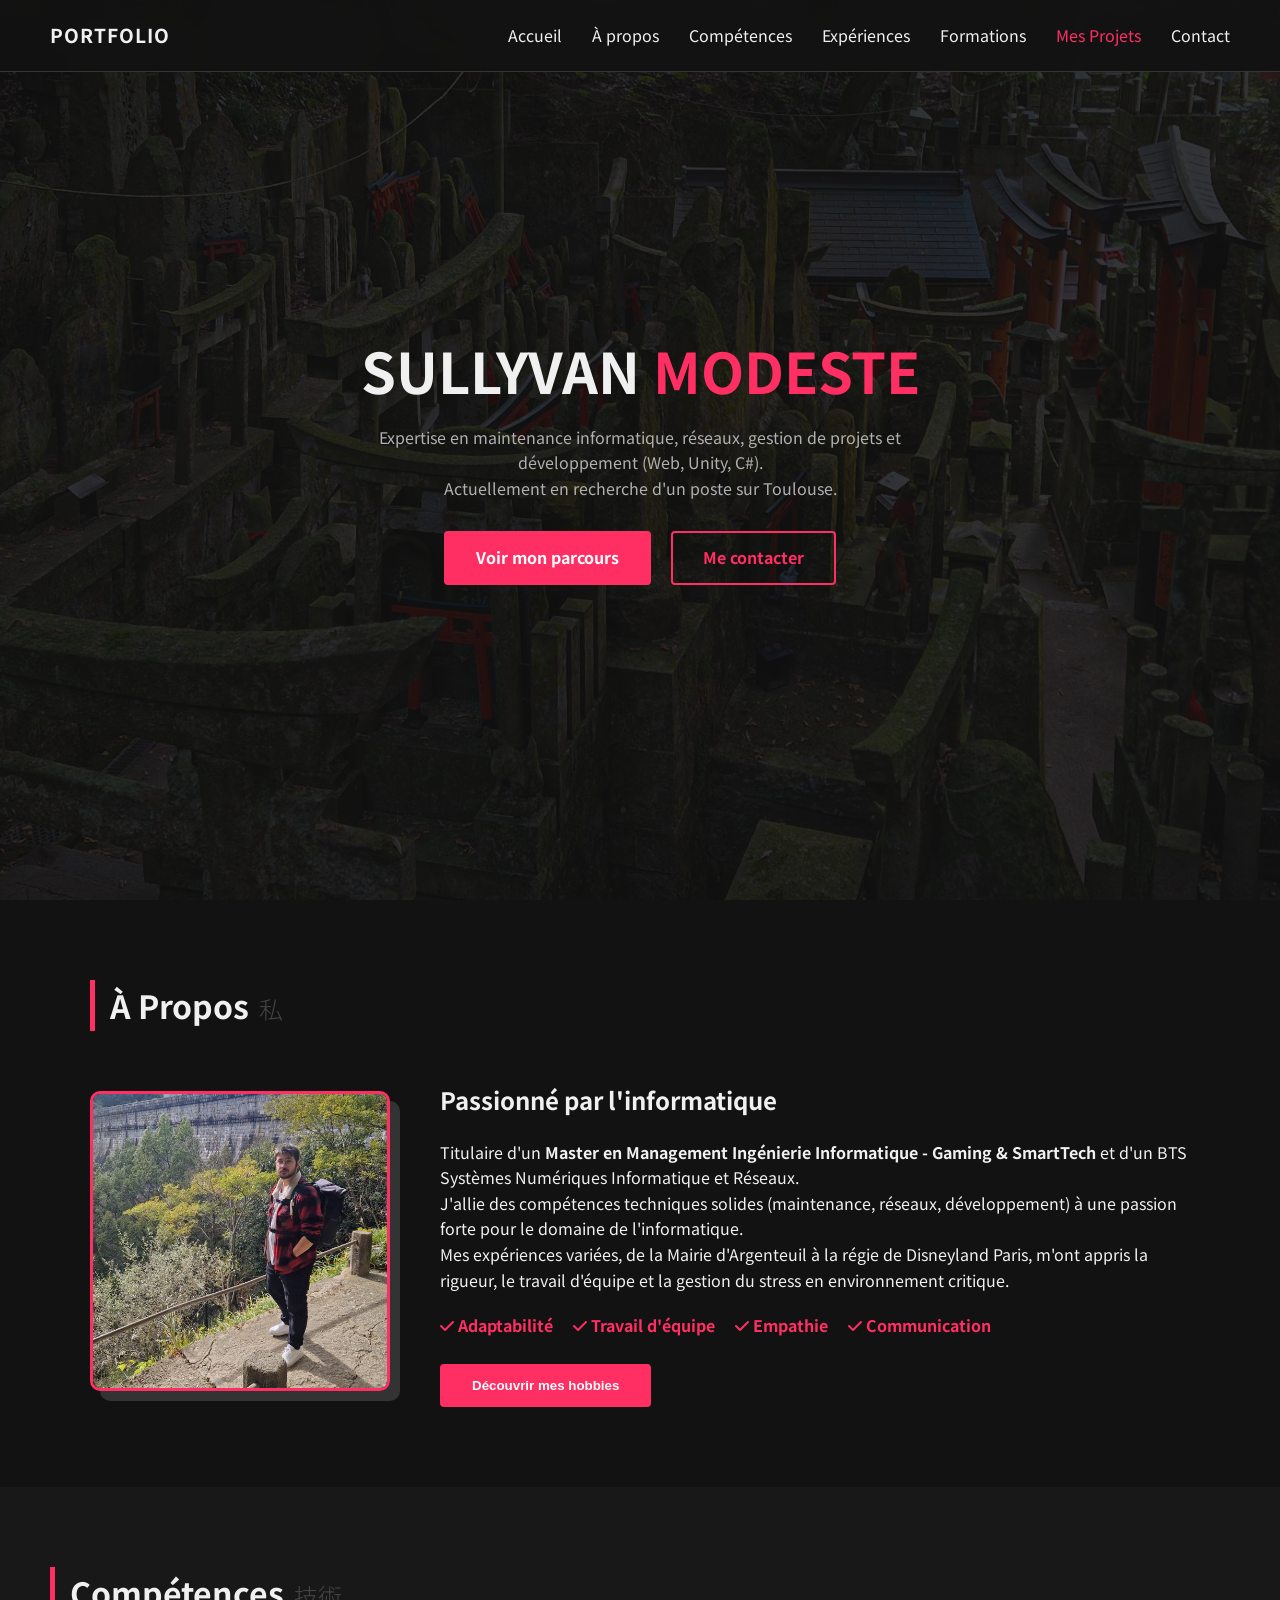
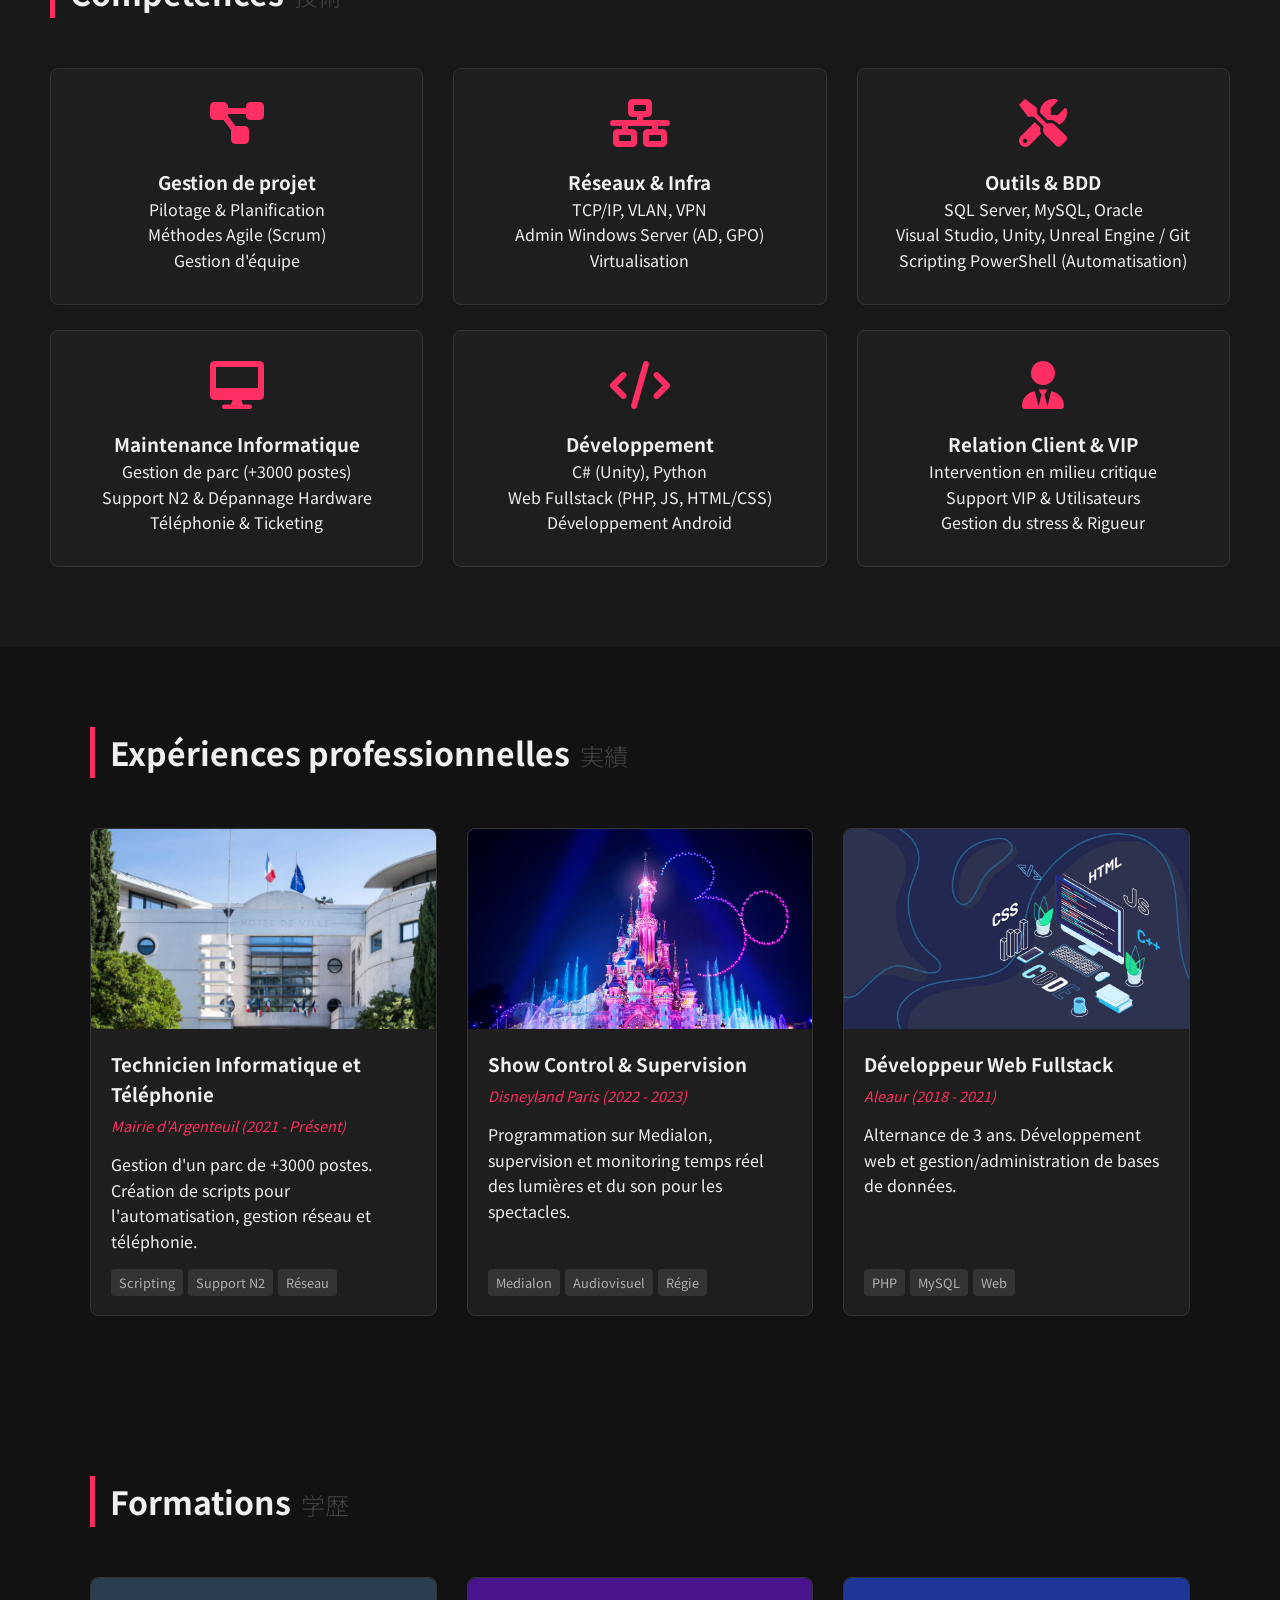
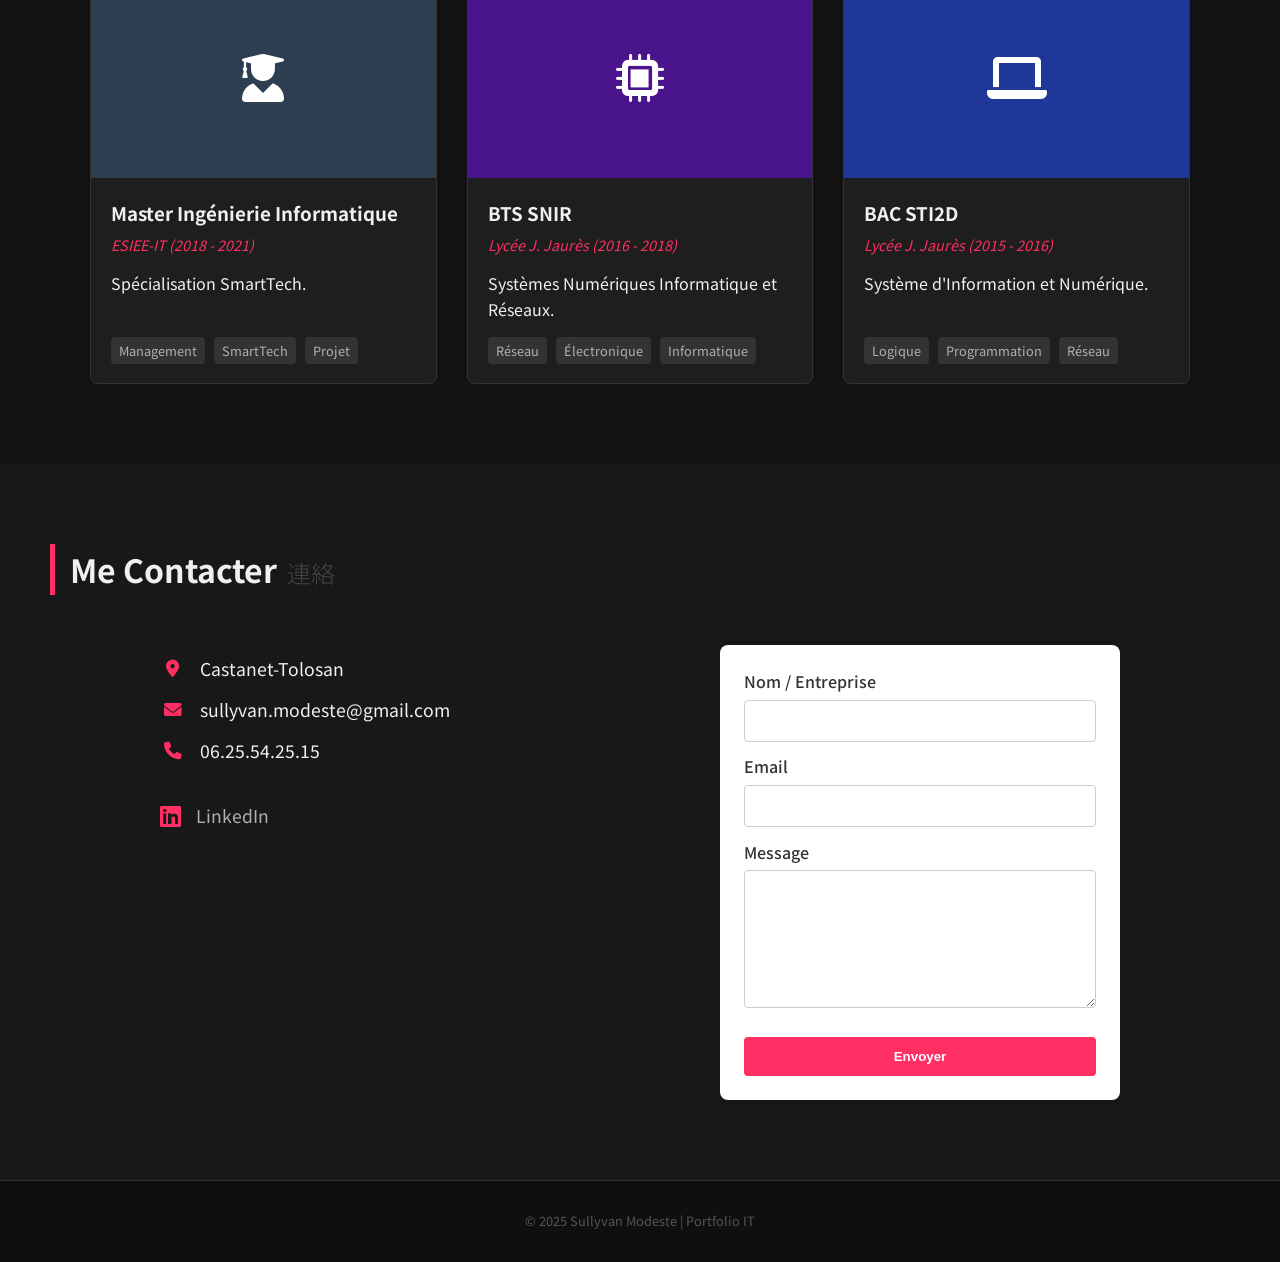
==== commit 7931f14b: "Index Photo + Projet Test" ====
--- a/index.html
+++ b/index.html
@@ -72,7 +72,7 @@
                     <span><i class="fas fa-check"></i> Communication</span>
                 </div>
                 
-                <button id="btn-show-hobbies" class="btn-secondary" style="margin-top: 25px;">
+                <button id="btn-show-hobbies" class="btn-main" style="margin-top: 25px;">
                     Découvrir mes hobbies
                 </button>
             </div>
@@ -91,7 +91,7 @@
                 <p>Intérêt pour tout types de jeux (Moba, JdR, stratégie). Les jeux de société aussi bien simples que complexes. (7 Wonders, TCG, Abyss)</p> 
             </div>
             <div class="hobby-item">
-                <h4 style="color: var(--accent);"><i class="fas fa-mask"></i> Kendo</h4>
+                <h4 style="color: var(--accent);"><i class="fas fa-heart-pulse"></i> Kendo</h4>
                 <p>Art martial, escrime au sabre Japonais. Actuellement 3 ans de pratique.</p>
             </div>
         </div>
--- a/css/style.css
+++ b/css/style.css
@@ -7,7 +7,9 @@
     --bg-card: #1e1e1e;
     --text-main: #f0f0f0;
     --text-muted: #b0b0b0;
-    --accent: #ff2e63; /* Couleur principale */
+    --accent: #ff2e63; /* Couleur principale (Rouge/Rose) */
+    --border-color: #333;
+
     /* Typo et Taille */
     --font-jp: 'Noto Sans JP', sans-serif;
     --border-radius: 8px;
@@ -57,7 +59,7 @@
     background: rgba(18, 18, 18, 0.95);
     backdrop-filter: blur(10px);
     z-index: 1000;
-    border-bottom: 1px solid #333;
+    border-bottom: 1px solid var(--border-color);
 }
 
 .logo { 
@@ -87,14 +89,37 @@
 
 /* Hero Section */
 .hero {
-    height: 100vh;
+    min-height: 100vh;
     display: flex;
     align-items: center;
     justify-content: center;
     text-align: center;
-    background: radial-gradient(circle at center, #2a2a2a 0%, #121212 70%);
     padding: 0 20px;
-}
+    position: relative; 
+    
+    /* Image temple_inari.jpg */
+    background: url('../assets/images/temple_inari.jpg') no-repeat center center/cover;
+}
+
+/* Voile sombre pour garantir la lisibilité du texte sur l'image */
+.hero::after {
+    content: '';
+    position: absolute;
+    top: 0;
+    left: 0;
+    width: 100%;
+    height: 100%;
+    /* Opacité ajustée pour une bonne lisibilité (0.85 est souvent idéal) */
+    background: rgba(18, 18, 18, 0.85); 
+    z-index: 1; 
+}
+/* Le contenu du hero doit être au-dessus du voile */
+.hero > * {
+    z-index: 10; 
+    position: relative;
+}
+
+
 .hero h1 { 
     font-size: 3.5rem; 
     margin: 10px 0; 
@@ -119,6 +144,12 @@
     z-index: -1;
 }
 
+/* CORRECTION DEMANDÉE : Désactive le surlignage dans le Hero pour le nom */
+.hero .red-circle::after {
+    content: none !important; /* Supprime le pseudo-élément (le surlignage) */
+    height: 0 !important;
+}
+
 .hero .subtitle { 
     letter-spacing: 3px; 
     text-transform: uppercase; 
@@ -145,16 +176,15 @@
     border-radius: 4px; 
     font-weight: bold; 
     cursor: pointer;
+    transition: 0.3s all ease;
 }
 
 .btn-secondary {
     padding: 12px 30px;
     border: 2px solid var(--accent);
     color: var(--accent);
-    /* Coins arrondis */
     border-radius: 4px;
     font-weight: bold;
-    /
     background-color: transparent; 
     cursor: pointer;
     font-family: inherit;
@@ -260,7 +290,7 @@
     margin-bottom: 20px; 
 }
 
-/* Cartes Formations */
+/* Cartes Formations / Projets */
 .project-card, .formation-card {
     background: var(--bg-card); 
     border-radius: var(--border-radius); 
@@ -285,10 +315,11 @@
     border-top-right-radius: var(--border-radius);
 }
 .project-img {
-    width: 100%; 
-    height: 100%; 
+    width: 100%;
+    height: 100%;
     object-fit: cover;
-    transition: transform 0.3s ease;
+    object-position: top; /* Correction du cadrage vers le haut */
+    transition: transform 0.5s ease;
 }
 .project-card:hover .project-img { 
     transform: scale(1.05); 
@@ -379,9 +410,18 @@
     color: var(--text-muted);
     text-decoration: none;
     transition: color 0.3s;
+    font-size: 1.1rem; /* Taille du texte */
+    display: flex; 
+    align-items: center;
+    margin-bottom: 15px;
+}
+.socials a i {
+    margin-right: 15px;
+    color: var(--accent); /* Icône en couleur accent */
+    font-size: 1.5rem; /* Taille de l'icône */
 }
 .socials a:hover {
-    color: var(--accent);
+    color: var(--accent); /* Le texte devient rouge au survol */
 }
 
 /* Formulaire à droite */
@@ -582,8 +622,13 @@
     background: var(--bg-dark); 
     padding: 15px;
     border-radius: var(--border-radius);
-    border-left: 3px solid var(--accent); 
+    border: 1px solid #333; 
     box-shadow: 0 2px 5px rgba(0, 0, 0, 0.5);
+    transition: border-color 0.3s;
+}
+
+.hobby-item:hover {
+    border-color: var(--accent); 
 }
 
 .hobby-item h4 {
@@ -607,8 +652,73 @@
     color: var(--accent); 
 }
 
+/* Les tags affichés sous les cartes de hobbies */
+.hobbies-tags {
+    margin-top: 30px; 
+    text-align: center;
+    border-top: 1px dashed #333;
+    padding-top: 20px;
+}
+
+.hobbies-tags span {
+    display: inline-block;
+    font-size: 0.9rem;
+    background: #333; 
+    color: var(--text-muted); 
+    padding: 6px 12px;
+    border-radius: 20px; 
+    margin: 5px;
+    border: 1px solid #555;
+}
+
 /* Ajustement pour les très petits écrans à l'intérieur de la modale */
 @media (max-width: 550px) {
-    .hobby-item {
-    }
-}
+    .hobbies-grid {
+        grid-template-columns: 1fr;
+    }
+}
+
+/* ========================================================= */
+/* 07. STYLES SPÉCIFIQUES PAGE PROJETS (CENTRÉ)              */
+/* ========================================================= */
+
+.projects-header-centered {
+    padding-top: 120px; 
+    padding-bottom: 60px;
+    background-color: var(--bg-dark);
+    text-align: center; /* Centrage du texte */
+    border-bottom: 1px solid var(--border-color);
+}
+
+.projects-header-centered h1 {
+    font-size: 3rem;
+    font-weight: 700;
+    color: var(--text-main);
+    margin-bottom: 5px; 
+    border: none; /* Supprime toute bordure héritée de .section-title */
+}
+
+.projects-header-centered .subtitle {
+    font-size: 1.1rem;
+    color: var(--text-muted);
+    font-weight: 300;
+    margin: 0;
+}
+
+/* Style Bouton de Téléchargement dans la Carte Projet */
+.download-btn {
+    text-align: center; 
+    display: block; 
+    margin-top: 20px; 
+    margin-bottom: 5px; 
+}
+
+/* RESPONSIVE MOBILE pour le Header Projets */
+@media (max-width: 768px) {
+    .projects-header-centered h1 {
+        font-size: 2rem;
+    }
+    .projects-header-centered .subtitle {
+        font-size: 0.9rem;
+    }
+}
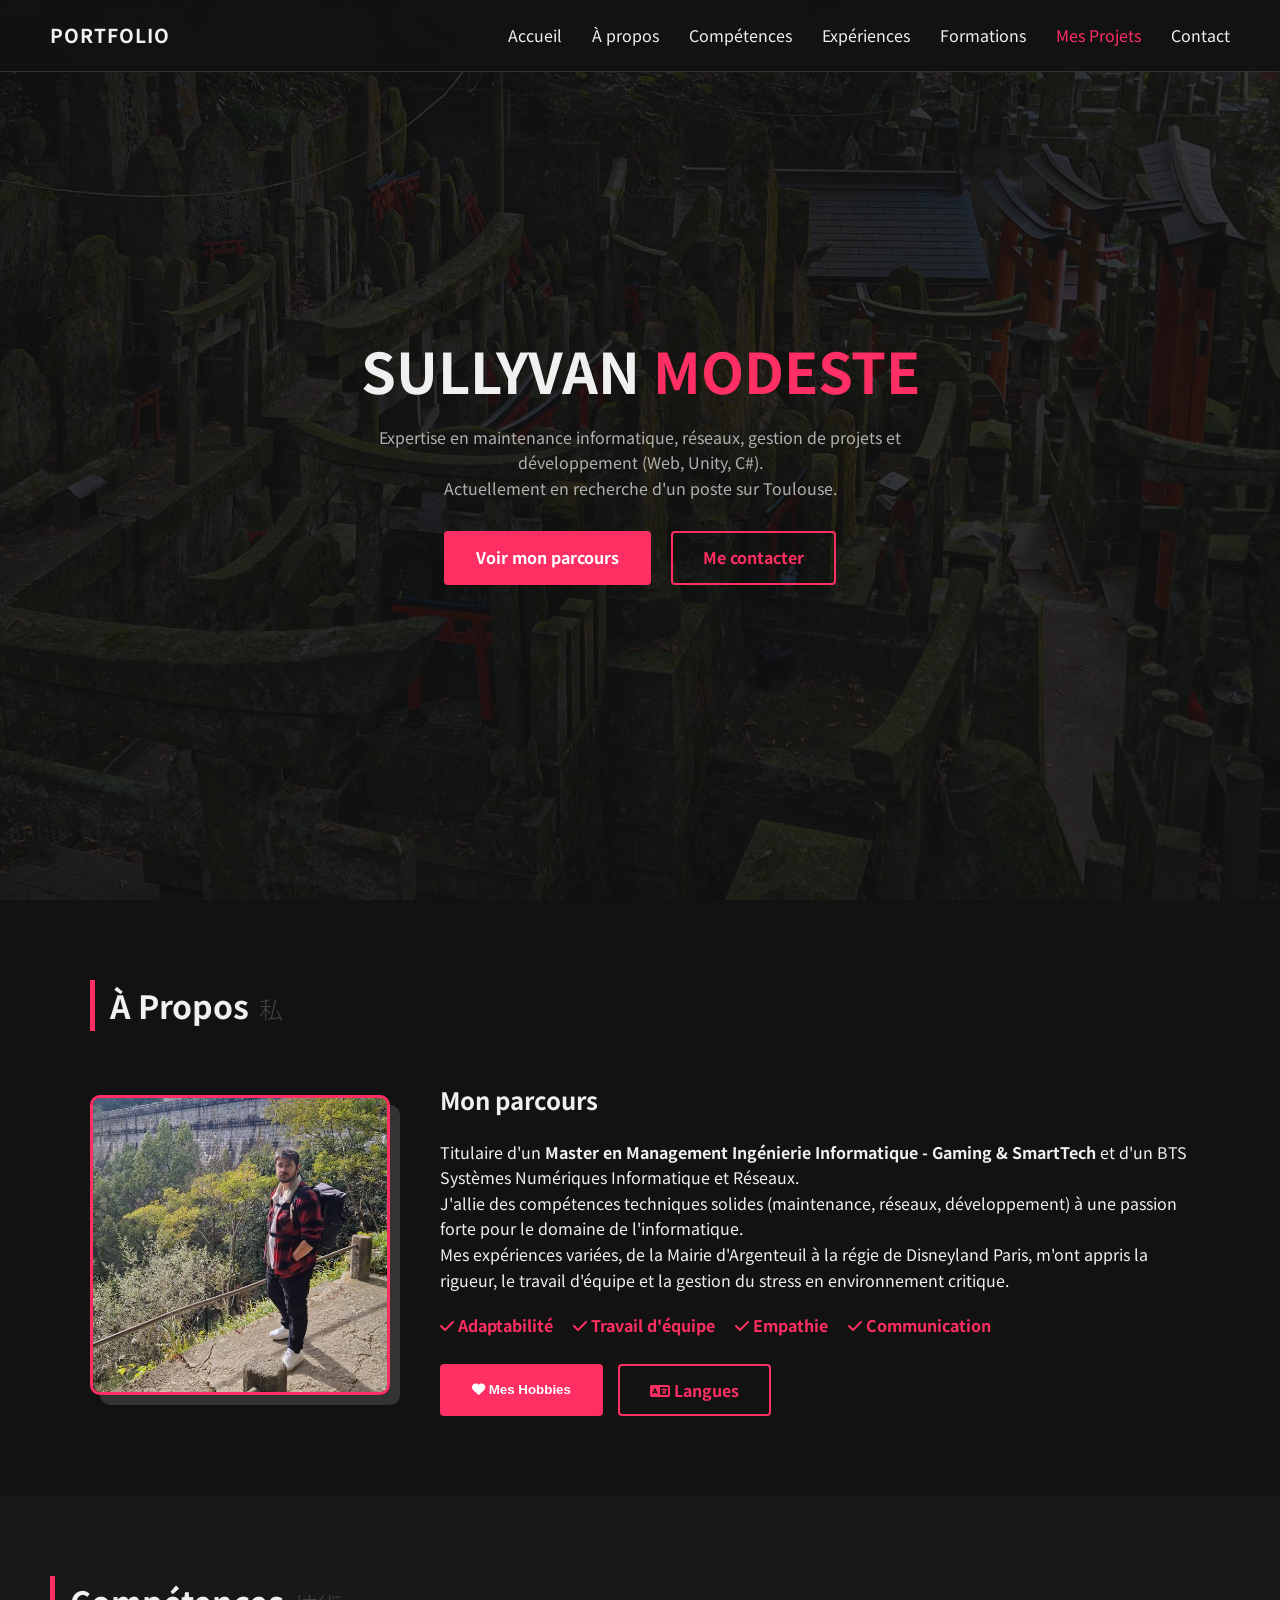
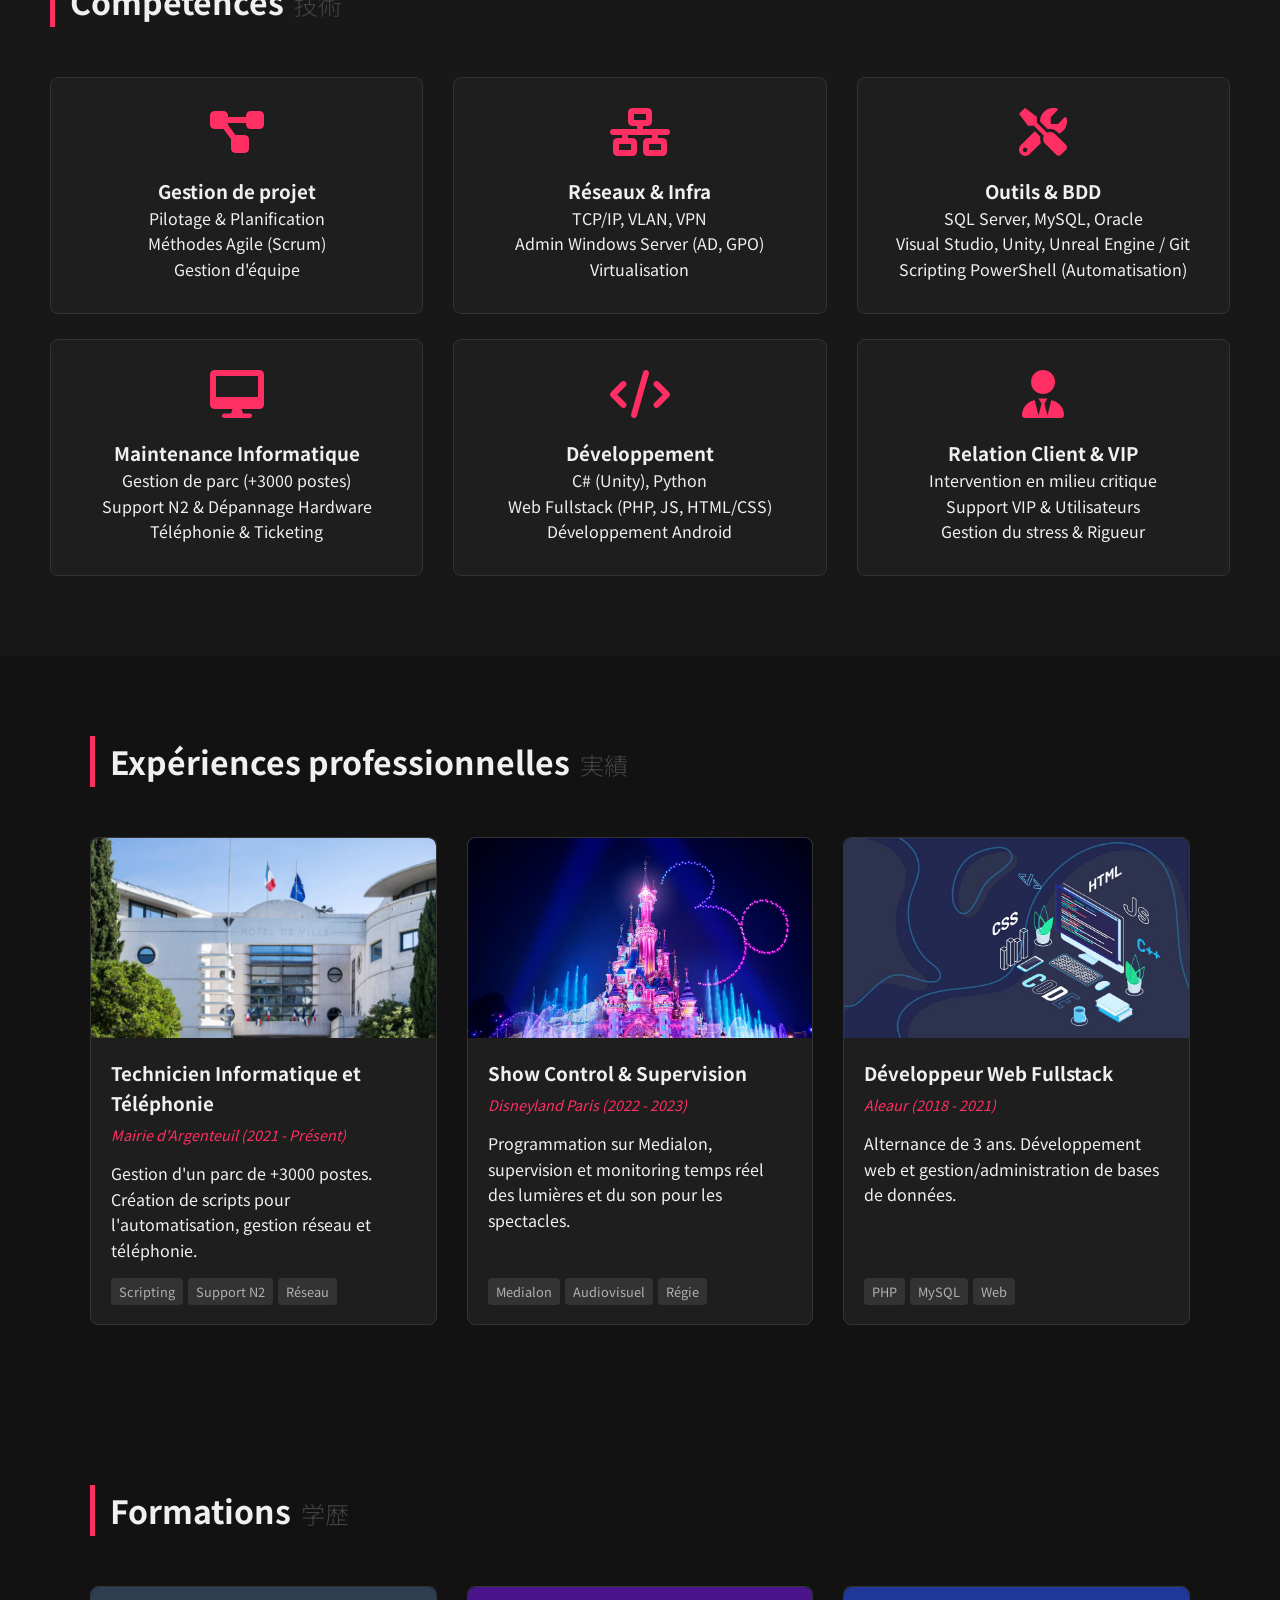
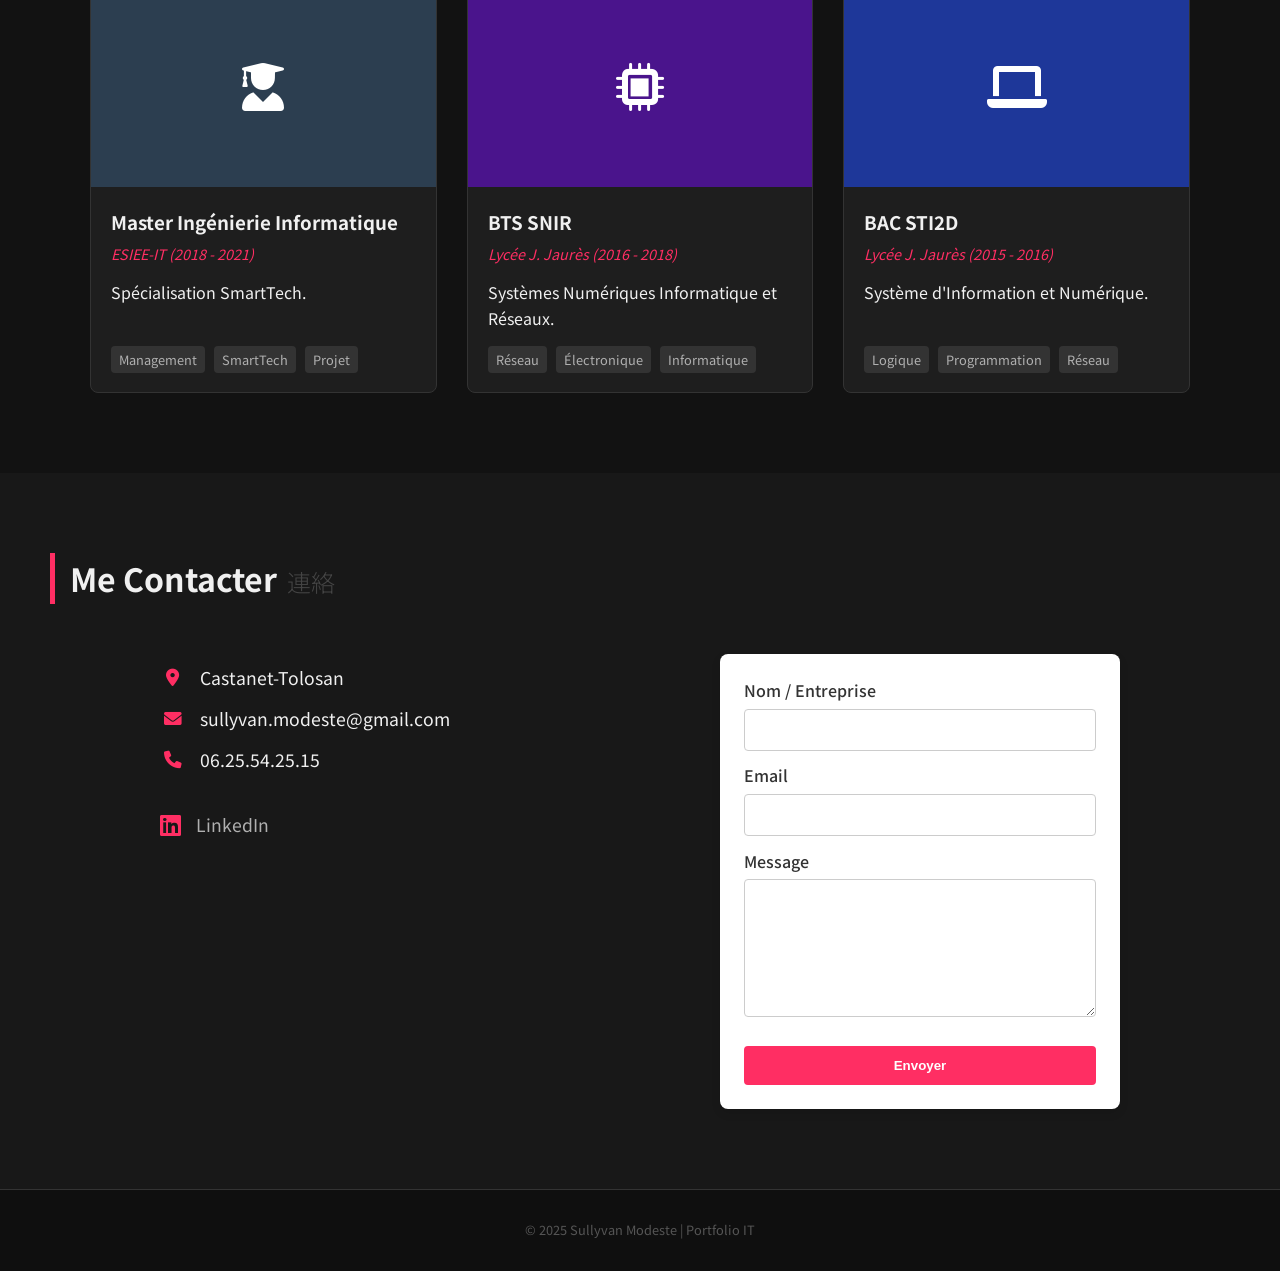
==== commit 24be7acd: "Correction bug + Langues" ====
--- a/index.html
+++ b/index.html
@@ -15,7 +15,7 @@
     <meta property="og:title" content="Portfolio - Sullyvan Modeste">
     <meta property="og:description" content="Découvrez mon expertise en maintenance informatique, réseaux, gestion de projets et développement C#/Web. En recherche de poste sur Toulouse.">
     <meta property="og:type" content="website">
-    <meta property="og:image" content="assets/images/miniature.jpg">
+    <meta property="og:image" content="assets/images/profil/miniature.jpg">
     <meta property="og:url" content="https://sullyvanm.github.io/portfolio/">
 </head>
 <body>
@@ -54,10 +54,10 @@
         <h2 class="section-title">À Propos <span class="jp-title">私</span></h2>
         <div class="about-container">
             <div class="about-img">
-                <img src="assets/images/sully_japon.jpg" alt="Sullyvan Modeste">
+                <img src="assets/images/profil/sully_japon.jpg" alt="Sullyvan Modeste">
             </div>
             <div class="about-text">
-                <h3>Passionné par l'informatique</h3>
+                <h3>Mon parcours</h3>
                 <p>
                     Titulaire d'un <strong>Master en Management Ingénierie Informatique - Gaming & SmartTech</strong> et d'un BTS Systèmes Numériques Informatique et Réseaux.<br> 
                     J'allie des compétences techniques solides (maintenance, réseaux, développement) à une passion forte pour le domaine de l'informatique.
@@ -72,15 +72,19 @@
                     <span><i class="fas fa-check"></i> Communication</span>
                 </div>
                 
-                <button id="btn-show-hobbies" class="btn-main" style="margin-top: 25px;">
-                    Découvrir mes hobbies
-                </button>
+                <div class="action-buttons" style="margin-top: 25px; display: flex; gap: 15px; flex-wrap: wrap;">
+                    <button id="btn-show-hobbies" class="btn-main">
+                        <i class="fas fa-heart"></i> Mes Hobbies
+                    </button>
+                    <button id="btn-show-languages" class="btn-secondary">
+                        <i class="fas fa-language"></i> Langues
+                    </button>
+                </div>
             </div>
         </div>
     </section>
-    
+
     <div id="hobbies-details" style="display: none;">
-        
         <div class="hobbies-grid">
             <div class="hobby-item">
                 <h4 style="color: var(--accent);"><i class="fas fa-camera"></i> Photographie</h4>
@@ -88,7 +92,7 @@
             </div>
             <div class="hobby-item">
                 <h4 style="color: var(--accent);"><i class="fas fa-dice"></i> Jeux de Société & Vidéo</h4>
-                <p>Intérêt pour tout types de jeux (Moba, JdR, stratégie). Les jeux de société aussi bien simples que complexes. (7 Wonders, TCG, Abyss)</p> 
+                <p>Intérêt pour tout types de jeux (Moba, JdR, stratégie). Les jeux de société aussi bien simples que complexes (7 Wonders, TCG, Abyss).</p> 
             </div>
             <div class="hobby-item">
                 <h4 style="color: var(--accent);"><i class="fas fa-heart-pulse"></i> Kendo</h4>
@@ -97,6 +101,24 @@
         </div>
     </div>
 
+    <div id="languages-details" style="display: none;">
+        <div class="hobbies-grid">
+            <div class="hobby-item">
+                <h4 style="color: var(--accent);"><i class="fas fa-comment"></i> Français</h4>
+                <p><strong>Langue maternelle</strong></p>
+                <p>Maîtrise parfaite à l'écrit et à l'oral.</p> 
+            </div>
+            <div class="hobby-item">
+                <h4 style="color: var(--accent);"><i class="fas fa-globe-americas"></i> Anglais</h4>
+                <p><strong>Niveau B2 / Technique</strong></p>
+                <ul style="list-style: none; padding: 0; margin-top: 5px; font-size: 0.9em;">
+                    <li><i class="fas fa-check" style="color: var(--accent);"></i> Compréhension & Écrit : <strong>Avancé</strong></li>
+                    <li><i class="fas fa-minus" style="color: var(--accent);"></i> Oral : <strong>Intermédiaire</strong></li>
+                </ul>
+                <p style="font-size: 0.85em; margin-top: 5px; opacity: 0.8;">Capable de lire de la documentation technique et d'échanger par écrit sans difficulté.</p>
+            </div>
+        </div>
+    </div>
 
     <section id="skills" class="section bg-alt">
         <h2 class="section-title">Compétences <span class="jp-title">技術</span></h2>
@@ -156,7 +178,7 @@
             
             <article class="project-card">
                 <div class="card-image">
-                    <img src="assets/images/hdv_argenteuil.jpg" alt="Maintenance salle serveur et parc informatique" class="project-img">
+                    <img src="assets/images/experiences/hdv_argenteuil.jpg" alt="Maintenance salle serveur et parc informatique" class="project-img">
                 </div>
                 <div class="card-content">
                     <h3>Technicien Informatique et Téléphonie</h3>
@@ -183,7 +205,7 @@
 
             <article class="project-card">
                 <div class="card-image">
-                        <img src="assets/images/disneyland_paris.jpg" alt="Régie de spectacle à Disneyland Paris" class="project-img">
+                        <img src="assets/images/experiences/disneyland_paris.jpg" alt="Régie de spectacle à Disneyland Paris" class="project-img">
                 </div>
                 <div class="card-content">
                     <h3>Show Control & Supervision</h3>
@@ -208,7 +230,7 @@
 
             <article class="project-card">
                 <div class="card-image">
-                        <img src="assets/images/dev_web.jpg" alt="Développement web Fullstack" class="project-img">
+                        <img src="assets/images/experiences/dev_web.jpg" alt="Développement web Fullstack" class="project-img">
                 </div>
                 <div class="card-content">
                     <h3>Développeur Web Fullstack</h3>
--- a/css/style.css
+++ b/css/style.css
@@ -31,6 +31,8 @@
     background-color: var(--bg-dark);
     color: var(--text-main);
     line-height: 1.6;
+    /* CORRECTION DU BUG POINT NOIR/DÉBORDEMENT */
+    overflow-x: hidden; 
 }
 
 /* Styles des liens et listes */
@@ -44,7 +46,7 @@
 }
 
 /* ========================================================= */
-/* 02. NAVIGATION (NAVBAR) ET EN-TÊTE                        */
+/* 02. NAVIGATION (NAVBAR) ET EN-TÊTE                          */
 /* ========================================================= */
 
 /* Navbar */
@@ -98,7 +100,7 @@
     position: relative; 
     
     /* Image temple_inari.jpg */
-    background: url('../assets/images/temple_inari.jpg') no-repeat center center/cover;
+    background: url('../assets/images/profil/temple_inari.jpg') no-repeat center center/cover;
 }
 
 /* Voile sombre pour garantir la lisibilité du texte sur l'image */
@@ -146,7 +148,7 @@
 
 /* CORRECTION DEMANDÉE : Désactive le surlignage dans le Hero pour le nom */
 .hero .red-circle::after {
-    content: none !important; /* Supprime le pseudo-élément (le surlignage) */
+    content: none !important; 
     height: 0 !important;
 }
 
@@ -180,7 +182,7 @@
 }
 
 .btn-secondary {
-    padding: 12px 30px;
+    padding: 12px 30px; 
     border: 2px solid var(--accent);
     color: var(--accent);
     border-radius: 4px;
@@ -204,7 +206,7 @@
 }
 
 /* ========================================================= */
-/* 03. STRUCTURE DES SECTIONS ET DES GRILLES                 */
+/* 03. STRUCTURE DES SECTIONS ET DES GRILLES                   */
 /* ========================================================= */
 
 .section { 
@@ -318,7 +320,7 @@
     width: 100%;
     height: 100%;
     object-fit: cover;
-    object-position: top; /* Correction du cadrage vers le haut */
+    object-position: top; 
     transition: transform 0.5s ease;
 }
 .project-card:hover .project-img { 
@@ -474,7 +476,7 @@
 }
 
 /* ========================================================= */
-/* 05. RESPONSIVE DESIGN (MOBILE) ET MODALE                  */
+/* 05. RESPONSIVE DESIGN (MOBILE) ET MODALE                    */
 /* ========================================================= */
 
 /* Version mobile */
@@ -582,6 +584,8 @@
         opacity: 1; 
     }
 }
+
+/* Bouton de fermeture de la Modale standard (Projet/Hobbies) */
 .close-btn {
     position: absolute; 
     top: 15px; 
@@ -591,10 +595,34 @@
     font-weight: bold; 
     cursor: pointer; 
     transition: 0.3s;
+    z-index: 2050; 
 }
 .close-btn:hover { 
     color: var(--accent); 
 }
+
+/* Bouton Fermer de la Galerie (Modale) */
+.gallery-close-btn {
+    position: absolute; 
+    top: 15px; 
+    right: 20px; 
+    color: white; 
+    font-size: 30px; 
+    font-weight: bold; 
+    cursor: pointer; 
+    transition: 0.3s;
+    z-index: 2100; 
+    background-color: rgba(0, 0, 0, 0.5); 
+    width: 35px;
+    height: 35px;
+    text-align: center;
+    line-height: 35px;
+    border-radius: 50%;
+}
+.gallery-close-btn:hover {
+    background-color: var(--accent);
+}
+
 #modal-body ul { 
     list-style: disc outside; 
     margin-left: 20px; 
@@ -679,33 +707,49 @@
 }
 
 /* ========================================================= */
-/* 07. STYLES SPÉCIFIQUES PAGE PROJETS (CENTRÉ)              */
-/* ========================================================= */
-
-.projects-header-centered {
+/* 07. STYLES SPÉCIFIQUES PAGE PROJETS (projects.html)       */
+/* ========================================================= */
+
+/* Style de l'en-tête de la page Projets (.projects-header-v2) */
+.projects-header-v2 {
     padding-top: 120px; 
-    padding-bottom: 60px;
+    padding-bottom: 50px;
     background-color: var(--bg-dark);
-    text-align: center; /* Centrage du texte */
     border-bottom: 1px solid var(--border-color);
-}
-
-.projects-header-centered h1 {
-    font-size: 3rem;
+    max-width: 1200px;
+    margin: 0 auto;
+    padding-left: 50px; 
+    padding-right: 50px;
+}
+
+.projects-header-v2 .title-wrapper {
+    display: flex;
+    align-items: center;
+    gap: 20px;
+}
+
+.projects-header-v2 .accent-bar {
+    width: 5px;
+    height: 90px; /* Hauteur de la barre rouge */
+    background: var(--accent);
+    flex-shrink: 0; 
+}
+
+.projects-header-v2 h1 {
+    font-size: 2.5rem;
     font-weight: 700;
     color: var(--text-main);
-    margin-bottom: 5px; 
-    border: none; /* Supprime toute bordure héritée de .section-title */
-}
-
-.projects-header-centered .subtitle {
+    margin-bottom: 5px;
+}
+
+.projects-header-v2 .subtitle {
     font-size: 1.1rem;
     color: var(--text-muted);
     font-weight: 300;
     margin: 0;
 }
 
-/* Style Bouton de Téléchargement dans la Carte Projet */
+/* Style Bouton de Téléchargement dans la Carte Projet (Modale) */
 .download-btn {
     text-align: center; 
     display: block; 
@@ -715,10 +759,178 @@
 
 /* RESPONSIVE MOBILE pour le Header Projets */
 @media (max-width: 768px) {
-    .projects-header-centered h1 {
+    .projects-header-v2 {
+        padding-top: 80px;
+        padding-bottom: 30px;
+        padding-left: 20px;
+        padding-right: 20px;
+    }
+    .projects-header-v2 h1 {
         font-size: 2rem;
     }
-    .projects-header-centered .subtitle {
+    .projects-header-v2 .subtitle {
         font-size: 0.9rem;
     }
+    .projects-header-v2 .accent-bar {
+        height: 60px; /* Réduit la taille de la barre sur mobile */
+    }
+}
+/* ========================================================= */
+/* 08. STYLES CARROUSEL/GALERIE D'IMAGES                     */
+/* ========================================================= */
+
+.gallery-content {
+    /* Élargir la modale pour la galerie statique et le carrousel */
+    max-width: 90% !important; 
+    width: 900px; 
+    /* Augmente le padding en haut pour faire de la place pour la croix */
+    padding: 45px 20px 20px 20px !important; 
+    background-color: var(--bg-dark); 
+    border: 1px solid var(--accent); 
+    position: relative;
+}
+
+/* --- Styles de base (Container Général) --- */
+.carousel-container {
+    position: relative;
+    width: 100%;
+    margin-bottom: 10px;
+    border-radius: var(--border-radius);
+    background-color: #000;
+}
+
+/* --- Mode 1 : Carrousel 3D / Slider (CLASSIC) --- */
+.carousel-container.slider-mode {
+    display: block; 
+    padding-top: 56.25%; /* Ratio 16:9 */
+    overflow: hidden; 
+    overflow-y: hidden; 
+    min-height: 400px;
+}
+
+/* Style de l'image unique du slider */
+.carousel-container.slider-mode #carousel-image {
+    position: absolute; 
+    top: 0;
+    left: 0;
+    width: 100%;
+    height: 100%;
+    object-fit: contain; 
+    transition: opacity 0.3s;
+    margin-bottom: 0;
+    display: block !important;
+}
+
+/* --- CORRECTION POSITIONNEMENT BOUTONS NAV --- */
+/* Les boutons sont maintenant des enfants directs de .gallery-content (hors du container) */
+.nav-btn {
+    display: none; /* Caché par défaut, le JS le passera en block uniquement pour le slider */
+    position: absolute;
+    top: 50%;
+    transform: translateY(-50%);
+    background: rgba(0, 0, 0, 0.7);
+    color: white;
+    border: none;
+    padding: 15px 15px; 
+    cursor: pointer;
+    font-size: 1.5rem;
+    z-index: 2100; /* Z-index supérieur pour passer au-dessus de tout */
+    transition: background 0.3s;
+    border-radius: var(--border-radius);
+}
+
+.nav-btn:hover {
+    background: var(--accent);
+}
+
+/* On ajuste la position gauche/droite */
+#prev-btn {
+    left: 10px;
+}
+
+#next-btn {
+    right: 10px;
+}
+
+.image-counter {
+    text-align: center;
+    color: var(--text-muted);
+    font-size: 0.9rem;
+    margin-top: 10px;
+}
+
+/* ========================================================= */
+/* 09. STYLE SPÉCIFIQUE GALERIE PHOTO (GRID / MASONRY)       */
+/* ========================================================= */
+
+/* Le conteneur en mode Grille Photo */
+.carousel-container.photo-grid-mode {
+    display: grid;
+    /* Crée des colonnes automatiques de minimum 250px de large */
+    grid-template-columns: repeat(auto-fill, minmax(250px, 1fr));
+    gap: 15px; /* Espace entre les photos */
+    padding: 10px;
+    background-color: var(--bg-dark); /* Fond sombre au lieu de noir pur */
+    overflow-y: auto; /* Scroll vertical autorisé */
+    max-height: 70vh; /* Limite la hauteur pour ne pas dépasser l'écran */
+}
+
+/* Les items de la grille */
+.photo-item {
+    border-radius: 4px;
+    overflow: hidden;
+    border: 1px solid #333;
+    transition: transform 0.3s ease;
+    /* Optionnel : ombre portée */
+    box-shadow: 0 4px 6px rgba(0,0,0,0.3);
+    cursor: pointer; /* Indique que c'est cliquable */
+}
+
+.photo-item:hover {
+    transform: scale(1.02); /* Petit zoom au survol */
+    border-color: var(--accent);
+}
+
+.photo-item img {
+    width: 100%;
+    height: 100%;
+    object-fit: cover; /* Remplit bien la case */
+    display: block;
+    margin-bottom: 0 !important; /* Annule la marge par défaut */
+}
+
+/* Si tu veux que certaines images prennent toute la largeur sur mobile */
+@media (max-width: 600px) {
+    .carousel-container.photo-grid-mode {
+        grid-template-columns: 1fr; /* 1 seule colonne sur mobile */
+    }
+}
+
+/* ========================================================= */
+/* 10. BOUTON RETOUR GRILLE                                  */
+/* ========================================================= */
+
+.nav-btn-text {
+    position: absolute;
+    top: 15px; 
+    left: 20px; /* À l'opposé de la croix de fermeture */
+    background: rgba(0, 0, 0, 0.6);
+    color: white;
+    border: 1px solid var(--accent);
+    padding: 8px 15px;
+    cursor: pointer;
+    font-size: 0.9rem;
+    z-index: 2100;
+    border-radius: 4px;
+    transition: 0.3s;
+    font-family: var(--font-jp);
+}
+
+.nav-btn-text:hover {
+    background: var(--accent);
+    color: white;
+}
+
+.nav-btn-text i {
+    margin-right: 5px;
 }
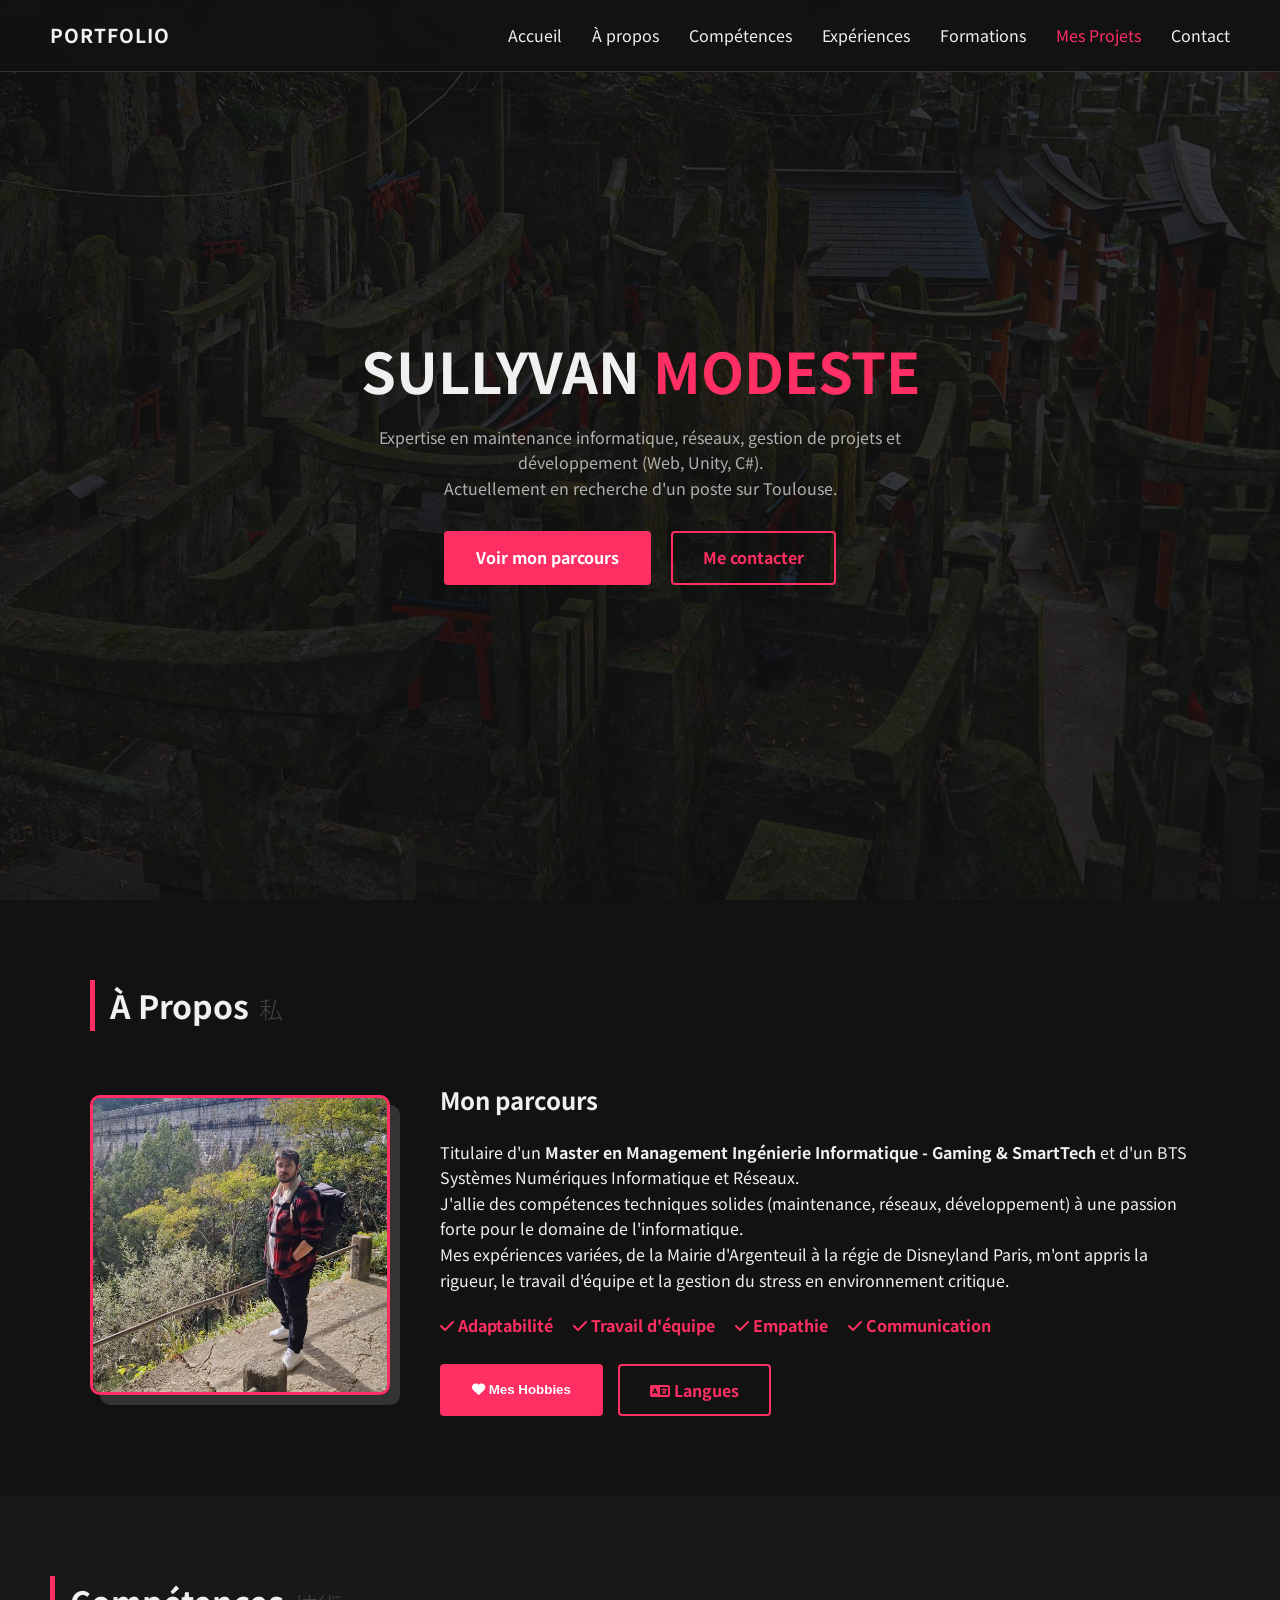
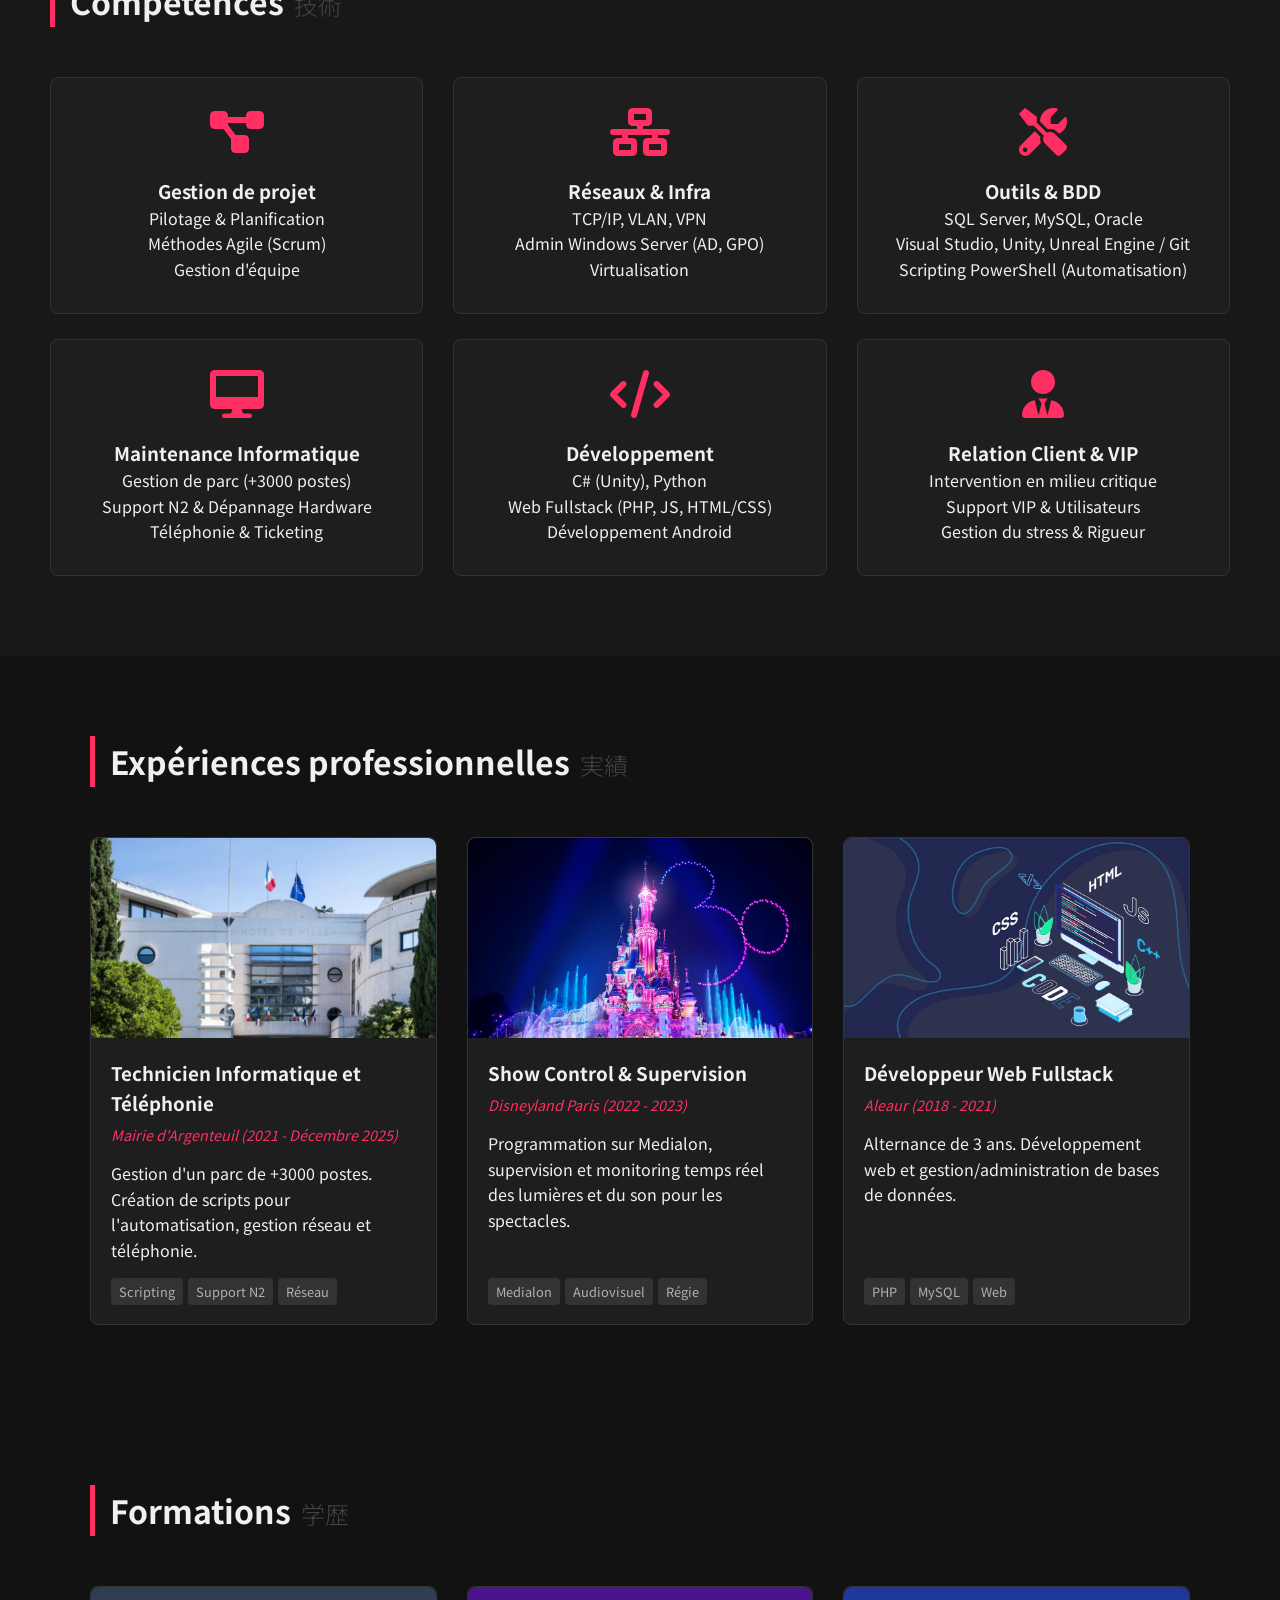
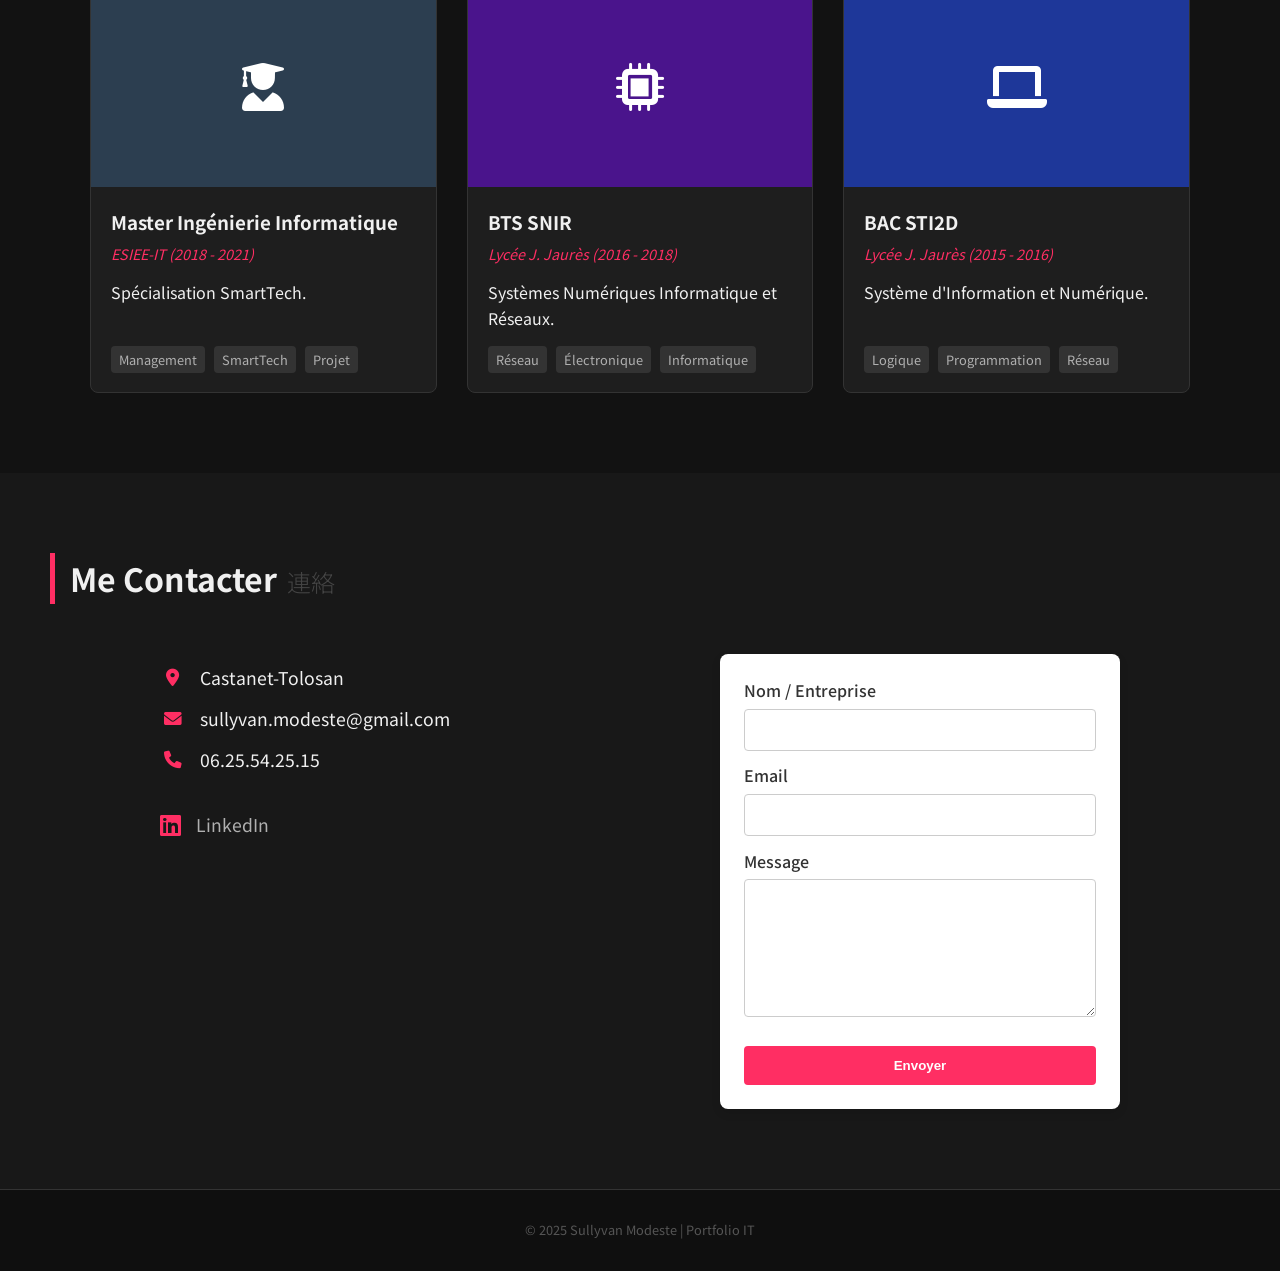
==== commit 07256059: "Ajout date fin mairie" ====
--- a/index.html
+++ b/index.html
@@ -182,7 +182,7 @@
                 </div>
                 <div class="card-content">
                     <h3>Technicien Informatique et Téléphonie</h3>
-                    <p class="company">Mairie d'Argenteuil (2021 - Présent)</p>
+                    <p class="company">Mairie d'Argenteuil (2021 - Décembre 2025)</p>
                     <p>Gestion d'un parc de +3000 postes. Création de scripts pour l'automatisation, gestion réseau et téléphonie.</p>
                     
                     <div class="hidden-details" style="display:none;">
--- a/css/style.css
+++ b/css/style.css
@@ -1,55 +1,41 @@
-/* ========================================================= */
-/* 01. TYPO ET VARIABLES CSS                                 */
-/* ========================================================= */
 :root {
-    /* Couleurs */
     --bg-dark: #121212;
     --bg-card: #1e1e1e;
     --text-main: #f0f0f0;
     --text-muted: #b0b0b0;
-    --accent: #ff2e63; /* Couleur principale (Rouge/Rose) */
+    --accent: #ff2e63;
     --border-color: #333;
 
-    /* Typo et Taille */
     --font-jp: 'Noto Sans JP', sans-serif;
     --border-radius: 8px;
 }
 
-/* Réinitialisation de base */
-* { 
-    margin: 0; 
-    padding: 0; 
-    box-sizing: border-box; 
-}
-html { 
-    scroll-behavior: smooth; 
-}
-
-/* Style du corps de page */
+* {
+    margin: 0;
+    padding: 0;
+    box-sizing: border-box;
+}
+html {
+    scroll-behavior: smooth;
+}
+
 body {
     font-family: var(--font-jp);
     background-color: var(--bg-dark);
     color: var(--text-main);
     line-height: 1.6;
-    /* CORRECTION DU BUG POINT NOIR/DÉBORDEMENT */
-    overflow-x: hidden; 
-}
-
-/* Styles des liens et listes */
-a { 
-    text-decoration: none; 
-    color: inherit; 
-    transition: 0.3s; 
-}
-ul { 
-    list-style: none; 
-}
-
-/* ========================================================= */
-/* 02. NAVIGATION (NAVBAR) ET EN-TÊTE                          */
-/* ========================================================= */
-
-/* Navbar */
+    overflow-x: hidden;
+}
+
+a {
+    text-decoration: none;
+    color: inherit;
+    transition: 0.3s;
+}
+ul {
+    list-style: none;
+}
+
 .navbar {
     position: fixed;
     top: 0;
@@ -64,32 +50,30 @@
     border-bottom: 1px solid var(--border-color);
 }
 
-.logo { 
-    font-weight: 700; 
-    font-size: 1.2rem; 
-    letter-spacing: 1px; 
-}
-.logo .kanji { 
-    color: var(--accent); 
-    margin-left: 5px; 
-}
-
-.nav-links { 
-    display: flex; 
-    gap: 30px; 
-}
-.nav-links a:hover { 
-    color: var(--accent); 
-}
-
-/* Le hamburger est masqué par défaut en desktop */
-.hamburger { 
-    display: none; 
-    cursor: pointer; 
-    font-size: 1.5rem; 
-}
-
-/* Hero Section */
+.logo {
+    font-weight: 700;
+    font-size: 1.2rem;
+    letter-spacing: 1px;
+}
+.logo .kanji {
+    color: var(--accent);
+    margin-left: 5px;
+}
+
+.nav-links {
+    display: flex;
+    gap: 30px;
+}
+.nav-links a:hover {
+    color: var(--accent);
+}
+
+.hamburger {
+    display: none;
+    cursor: pointer;
+    font-size: 1.5rem;
+}
+
 .hero {
     min-height: 100vh;
     display: flex;
@@ -97,13 +81,10 @@
     justify-content: center;
     text-align: center;
     padding: 0 20px;
-    position: relative; 
-    
-    /* Image temple_inari.jpg */
+    position: relative;
     background: url('../assets/images/profil/temple_inari.jpg') no-repeat center center/cover;
 }
 
-/* Voile sombre pour garantir la lisibilité du texte sur l'image */
 .hero::after {
     content: '';
     position: absolute;
@@ -111,204 +92,188 @@
     left: 0;
     width: 100%;
     height: 100%;
-    /* Opacité ajustée pour une bonne lisibilité (0.85 est souvent idéal) */
-    background: rgba(18, 18, 18, 0.85); 
-    z-index: 1; 
-}
-/* Le contenu du hero doit être au-dessus du voile */
+    background: rgba(18, 18, 18, 0.85);
+    z-index: 1;
+}
+
 .hero > * {
-    z-index: 10; 
+    z-index: 10;
     position: relative;
 }
 
-
-.hero h1 { 
-    font-size: 3.5rem; 
-    margin: 10px 0; 
-    font-weight: 700; 
-}
-
-/* Effet de surlignage */
-.red-circle { 
-    color: var(--accent); 
-    position: relative; 
-    display: inline-block; 
+.hero h1 {
+    font-size: 3.5rem;
+    margin: 10px 0;
+    font-weight: 700;
+}
+
+.red-circle {
+    color: var(--accent);
+    position: relative;
+    display: inline-block;
 }
 .red-circle::after {
-    content: ''; 
-    position: absolute; 
-    bottom: 5px; 
-    left: 0; 
-    width: 100%; 
+    content: '';
+    position: absolute;
+    bottom: 5px;
+    left: 0;
+    width: 100%;
     height: 10px;
-    background: var(--accent); 
-    opacity: 0.3; 
+    background: var(--accent);
+    opacity: 0.3;
     z-index: -1;
 }
 
-/* CORRECTION DEMANDÉE : Désactive le surlignage dans le Hero pour le nom */
 .hero .red-circle::after {
-    content: none !important; 
+    content: none !important;
     height: 0 !important;
 }
 
-.hero .subtitle { 
-    letter-spacing: 3px; 
-    text-transform: uppercase; 
-    color: var(--accent); 
-    font-weight: bold; 
-}
-.hero .description { 
-    max-width: 600px; 
-    margin: 0 auto 30px; 
-    color: var(--text-muted); 
-}
-.hero-btns { 
-    display: flex; 
-    gap: 20px; 
-    justify-content: center; 
-}
-
-/* Boutons */
+.hero .subtitle {
+    letter-spacing: 3px;
+    text-transform: uppercase;
+    color: var(--accent);
+    font-weight: bold;
+}
+.hero .description {
+    max-width: 600px;
+    margin: 0 auto 30px;
+    color: var(--text-muted);
+}
+.hero-btns {
+    display: flex;
+    gap: 20px;
+    justify-content: center;
+}
+
 .btn-main {
-    padding: 12px 30px; 
-    border: 2px solid var(--accent); 
+    padding: 12px 30px;
+    border: 2px solid var(--accent);
     background: var(--accent);
-    color: white; 
-    border-radius: 4px; 
-    font-weight: bold; 
+    color: white;
+    border-radius: 4px;
+    font-weight: bold;
     cursor: pointer;
     transition: 0.3s all ease;
 }
 
 .btn-secondary {
-    padding: 12px 30px; 
+    padding: 12px 30px;
     border: 2px solid var(--accent);
     color: var(--accent);
     border-radius: 4px;
     font-weight: bold;
-    background-color: transparent; 
+    background-color: transparent;
     cursor: pointer;
     font-family: inherit;
-    font-size: 1rem; 
+    font-size: 1rem;
     transition: 0.3s all ease;
 }
 
-.btn-main:hover { 
-    background: transparent; 
-    color: var(--accent); 
+.btn-main:hover {
+    background: transparent;
+    color: var(--accent);
 }
 
 .btn-secondary:hover {
-    /* Au survol : Remplissage rouge + text blanc */
     background: var(--accent);
     color: white;
 }
 
-/* ========================================================= */
-/* 03. STRUCTURE DES SECTIONS ET DES GRILLES                   */
-/* ========================================================= */
-
-.section { 
-    padding: 80px 50px; 
-    max-width: 1200px; 
-    margin: 0 auto; 
-}
-.bg-alt { 
-    background-color: #181818; 
-    width: 100%; 
-    max-width: 100%; 
-}
-
-/* Titre des sections */
+.section {
+    padding: 80px 50px;
+    max-width: 1200px;
+    margin: 0 auto;
+}
+.bg-alt {
+    background-color: #181818;
+    width: 100%;
+    max-width: 100%;
+}
+
 .section-title {
-    font-size: 2rem; 
-    margin-bottom: 50px; 
+    font-size: 2rem;
+    margin-bottom: 50px;
     border-left: 5px solid var(--accent);
-    padding-left: 15px; 
-    display: flex; 
+    padding-left: 15px;
+    display: flex;
     align-items: baseline;
 }
-.jp-title { 
-    font-size: 1.5rem; 
-    margin-left: 10px; 
-    color: #444; 
-    font-weight: 300; 
-}
-
-/* A Propos */
-.about-container { 
-    display: flex; 
-    gap: 50px; 
-    align-items: center; 
-    flex-wrap: wrap; 
+.jp-title {
+    font-size: 1.5rem;
+    margin-left: 10px;
+    color: #444;
+    font-weight: 300;
+}
+
+.about-container {
+    display: flex;
+    gap: 50px;
+    align-items: center;
+    flex-wrap: wrap;
 }
 .about-img img {
-    width: 300px; 
-    height: 300px; 
-    object-fit: cover; 
+    width: 300px;
+    height: 300px;
+    object-fit: cover;
     border-radius: 10px;
-    border: 3px solid var(--accent); 
+    border: 3px solid var(--accent);
     box-shadow: 10px 10px 0px #333;
 }
-.about-text { 
-    flex: 1; 
-}
-.about-text h3 { 
-    margin-bottom: 20px; 
-    font-size: 1.5rem; 
-}
-.soft-skills { 
-    margin-top: 20px; 
-    display: flex; 
-    gap: 20px; 
-    color: var(--accent); 
-    font-weight: bold; 
-}
-
-/* Grilles pour Compétences, Projets, Formations */
+.about-text {
+    flex: 1;
+}
+.about-text h3 {
+    margin-bottom: 20px;
+    font-size: 1.5rem;
+}
+.soft-skills {
+    margin-top: 20px;
+    display: flex;
+    gap: 20px;
+    color: var(--accent);
+    font-weight: bold;
+}
+
 .skills-grid, .projects-grid, .formation-grid{
-    display: grid; 
-    grid-template-columns: repeat(auto-fit, minmax(300px, 1fr)); 
+    display: grid;
+    grid-template-columns: repeat(auto-fit, minmax(300px, 1fr));
     gap: 30px;
 }
 
-/* Cartes Compétences */
 .skill-card {
-    background: var(--bg-card); 
-    padding: 30px; 
-    border-radius: var(--border-radius); 
+    background: var(--bg-card);
+    padding: 30px;
+    border-radius: var(--border-radius);
     text-align: center;
-    border: 1px solid #333; 
+    border: 1px solid #333;
     transition: transform 0.3s;
 }
-.skill-card:hover { 
-    transform: translateY(-5px); 
-    border-color: var(--accent); 
-}
-.skill-card i { 
-    font-size: 3rem; 
-    color: var(--accent); 
-    margin-bottom: 20px; 
-}
-
-/* Cartes Formations / Projets */
+.skill-card:hover {
+    transform: translateY(-5px);
+    border-color: var(--accent);
+}
+.skill-card i {
+    font-size: 3rem;
+    color: var(--accent);
+    margin-bottom: 20px;
+}
+
 .project-card, .formation-card {
-    background: var(--bg-card); 
-    border-radius: var(--border-radius); 
+    background: var(--bg-card);
+    border-radius: var(--border-radius);
     overflow: hidden;
-    border: 1px solid #333; 
-    transition: 0.3s; 
-    display: flex; 
+    border: 1px solid #333;
+    transition: 0.3s;
+    display: flex;
     flex-direction: column;
     cursor: pointer;
 }
-.project-card:hover, .formation-card:hover { 
-    transform: scale(1.02); 
-    border-color: #555; 
-}
-
-/* Images et Contenu des cartes */
+.project-card:hover, .formation-card:hover {
+    transform: scale(1.02);
+    border-color: #555;
+}
+
 .card-image {
     height: 200px;
     width: 100%;
@@ -320,57 +285,52 @@
     width: 100%;
     height: 100%;
     object-fit: cover;
-    object-position: top; 
+    object-position: top;
     transition: transform 0.5s ease;
 }
-.project-card:hover .project-img { 
-    transform: scale(1.05); 
-}
-
-/* Placeholder (Si besoin) */
+.project-card:hover .project-img {
+    transform: scale(1.05);
+}
+
 .placeholder-img {
-    width: 100%; 
-    height: 100%; 
-    display: flex; 
-    align-items: center; 
-    justify-content: center; 
+    width: 100%;
+    height: 100%;
+    display: flex;
+    align-items: center;
+    justify-content: center;
     color: white;
 }
 .color-1 { background: #2c3e50; }
 .color-2 { background: #4a148c; }
 .color-3 { background: #1e3799; }
 
-.card-content { 
-    padding: 20px; 
-    flex-grow: 1; 
-    display: flex; 
-    flex-direction: column; 
-}
-.card-content h3 { 
-    margin-bottom: 5px; 
-}
-.company { 
-    color: var(--accent); 
-    font-style: italic; 
-    font-size: 0.9rem; 
-    margin-bottom: 15px; 
-}
-.tags { 
-    margin-top: auto; 
-    padding-top: 15px; 
+.card-content {
+    padding: 20px;
+    flex-grow: 1;
+    display: flex;
+    flex-direction: column;
+}
+.card-content h3 {
+    margin-bottom: 5px;
+}
+.company {
+    color: var(--accent);
+    font-style: italic;
+    font-size: 0.9rem;
+    margin-bottom: 15px;
+}
+.tags {
+    margin-top: auto;
+    padding-top: 15px;
 }
 .tags span {
-    font-size: 0.8rem; 
-    background: #333; 
+    font-size: 0.8rem;
+    background: #333;
     padding: 4px 8px;
-    border-radius: 4px; 
-    margin-right: 5px; 
+    border-radius: 4px;
+    margin-right: 5px;
     color: var(--text-muted);
 }
-
-/* ========================================================= */
-/* 04. CONTACT ET FORMULAIRE                                 */
-/* ========================================================= */
 
 .contact-container {
     display: flex;
@@ -382,7 +342,6 @@
     padding: 0 20px;
 }
 
-/* Infos à gauche */
 .contact-info-column {
     flex: 1;
     padding-top: 10px;
@@ -403,7 +362,6 @@
     text-align: center;
 }
 
-/* Sociaux (LinkedIn, etc.) */
 .socials {
     margin-top: 1.5rem;
     font-size: 1.5rem;
@@ -412,89 +370,80 @@
     color: var(--text-muted);
     text-decoration: none;
     transition: color 0.3s;
-    font-size: 1.1rem; /* Taille du texte */
-    display: flex; 
+    font-size: 1.1rem;
+    display: flex;
     align-items: center;
     margin-bottom: 15px;
 }
 .socials a i {
     margin-right: 15px;
-    color: var(--accent); /* Icône en couleur accent */
-    font-size: 1.5rem; /* Taille de l'icône */
+    color: var(--accent);
+    font-size: 1.5rem;
 }
 .socials a:hover {
-    color: var(--accent); /* Le texte devient rouge au survol */
-}
-
-/* Formulaire à droite */
+    color: var(--accent);
+}
+
 .contact-form {
     background: white;
     padding: 1.5rem;
     border-radius: var(--border-radius);
     box-shadow: 0 4px 10px rgba(0,0,0,0.1);
     width: 100%;
-    max-width: 400px; 
-}
-
-.form-group { 
-    margin-bottom: 0.8rem; 
+    max-width: 400px;
+}
+
+.form-group {
+    margin-bottom: 0.8rem;
 }
 .form-group label {
-    display: block; 
+    display: block;
     margin-bottom: 0.3rem;
-    font-weight: 500; 
+    font-weight: 500;
     color: #333;
 }
 .contact-form input, .contact-form textarea {
-    width: 100%; 
+    width: 100%;
     padding: 8px;
     border: 1px solid #ccc;
-    border-radius: 4px; 
-    font-family: inherit; 
+    border-radius: 4px;
+    font-family: inherit;
     font-size: 1rem;
 }
 .contact-form input:focus, .contact-form textarea:focus {
-    outline: none; 
+    outline: none;
     border-color: var(--accent);
 }
-.full-width { 
-    width: 100%; 
-    margin-top: 10px; 
+.full-width {
+    width: 100%;
+    margin-top: 10px;
     padding: 10px;
 }
 
-/* Footer */
 .main-footer {
-    text-align: center; 
+    text-align: center;
     padding: 30px 20px;
-    background: #0f0f0f; 
+    background: #0f0f0f;
     border-top: 1px solid #333;
 }
-.copyright { 
-    font-size: 0.8rem; 
-    color: #555; 
-}
-
-/* ========================================================= */
-/* 05. RESPONSIVE DESIGN (MOBILE) ET MODALE                    */
-/* ========================================================= */
-
-/* Version mobile */
+.copyright {
+    font-size: 0.8rem;
+    color: #555;
+}
+
 @media (max-width: 768px) {
-    .navbar { 
-        padding: 15px 20px; 
-    }
-    
-    /* Gestion menu hamburger */
-    .nav-links { 
-        display: none; /* Masque les liens par défaut */
-    } 
-    
+    .navbar {
+        padding: 15px 20px;
+    }
+
+    .nav-links {
+        display: none;
+    }
+
     .hamburger {
-        display: block; /* Affiche le hamburger sur mobile */
-    }
-    
-    /* Le JS ajoute la classe .active pour forcer l'affichage du menu */
+        display: block;
+    }
+
     .nav-links.active {
         display: flex;
         flex-direction: column;
@@ -512,107 +461,102 @@
         text-align: center;
         margin: 10px 0;
     }
-    /* ------------------------------------- */
-
-    .hero h1 { 
-        font-size: 2.5rem; 
-    }
-    .about-container { 
-        flex-direction: column; 
-        text-align: center; 
-    }
-    .soft-skills { 
-        justify-content: center; 
-    }
-    .section { 
-        padding: 50px 20px; 
-    }
-    
-    /* Contact Mobile */
+
+    .hero h1 {
+        font-size: 2.5rem;
+    }
+    .about-container {
+        flex-direction: column;
+        text-align: center;
+    }
+    .soft-skills {
+        justify-content: center;
+    }
+    .section {
+        padding: 50px 20px;
+    }
+
     .contact-container {
-        flex-direction: column; 
+        flex-direction: column;
         gap: 2rem;
     }
-    
-    .contact-info-column { 
+
+    .contact-info-column {
         width: 100%;
-        text-align: center; 
-    }
-    
-    .contact-details p { 
-        justify-content: center; 
-    }
-    
+        text-align: center;
+    }
+
+    .contact-details p {
+        justify-content: center;
+    }
+
     .contact-form {
         max-width: 100%;
     }
 }
 
-/* Popup/Modale */
 .modal {
-    display: none; 
-    position: fixed; 
-    z-index: 2000; 
-    left: 0; 
+    display: none;
+    position: fixed;
+    z-index: 2000;
+    left: 0;
     top: 0;
-    width: 100%; 
-    height: 100%; 
+    width: 100%;
+    height: 100%;
     background-color: rgba(0, 0, 0, 0.8);
-    backdrop-filter: blur(5px); 
-    justify-content: center; 
-    align-items: center; 
+    backdrop-filter: blur(5px);
+    justify-content: center;
+    align-items: center;
     padding: 20px;
 }
 .modal-content {
-    background-color: var(--bg-card); 
+    background-color: var(--bg-card);
     border: 1px solid var(--accent);
-    padding: 40px; 
-    border-radius: 8px; 
-    width: 100%; 
+    padding: 40px;
+    border-radius: 8px;
+    width: 100%;
     max-width: 600px;
-    position: relative; 
+    position: relative;
     box-shadow: 0 10px 25px rgba(0,0,0,0.5);
     animation: slideIn 0.3s ease-out;
 }
 @keyframes slideIn {
-    from { 
-        transform: translateY(50px); 
-        opacity: 0; 
-    }
-    to { 
-        transform: translateY(0); 
-        opacity: 1; 
-    }
-}
-
-/* Bouton de fermeture de la Modale standard (Projet/Hobbies) */
+    from {
+        transform: translateY(50px);
+        opacity: 0;
+    }
+    to {
+        transform: translateY(0);
+        opacity: 1;
+    }
+}
+
 .close-btn {
-    position: absolute; 
-    top: 15px; 
-    right: 20px; 
+    position: absolute;
+    top: 15px;
+    right: 20px;
     color: var(--text-muted);
-    font-size: 30px; 
-    font-weight: bold; 
-    cursor: pointer; 
+    font-size: 30px;
+    font-weight: bold;
+    cursor: pointer;
     transition: 0.3s;
-    z-index: 2050; 
-}
-.close-btn:hover { 
-    color: var(--accent); 
-}
-
-/* Bouton Fermer de la Galerie (Modale) */
+    z-index: 2050;
+}
+.close-btn:hover {
+    color: var(--accent);
+}
+
 .gallery-close-btn {
-    position: absolute; 
-    top: 15px; 
-    right: 20px; 
-    color: white; 
-    font-size: 30px; 
-    font-weight: bold; 
-    cursor: pointer; 
+    position: absolute;
+    top: 15px;
+    right: 20px;
+    color: white;
+    font-size: 30px;
+    font-weight: bold;
+    cursor: pointer;
     transition: 0.3s;
-    z-index: 2100; 
-    background-color: rgba(0, 0, 0, 0.5); 
+    z-index: 2100;
+    background-color: rgba(0, 0, 0, 0.5);
     width: 35px;
     height: 35px;
     text-align: center;
@@ -623,40 +567,36 @@
     background-color: var(--accent);
 }
 
-#modal-body ul { 
-    list-style: disc outside; 
-    margin-left: 20px; 
-    margin-top: 10px; 
-    color: var(--text-muted); 
-}
-#modal-body p { 
-    margin-bottom: 10px; 
-}
-
-/* ========================================================= */
-/* 06. STYLES SPÉCIFIQUES POUR LE CONTENU DE LA MODALE HOBBIES */
-/* ========================================================= */
+#modal-body ul {
+    list-style: disc outside;
+    margin-left: 20px;
+    margin-top: 10px;
+    color: var(--text-muted);
+}
+#modal-body p {
+    margin-bottom: 10px;
+}
 
 .hobbies-grid {
     display: grid;
     grid-template-columns: repeat(auto-fit, minmax(200px, 1fr));
-    gap: 15px; 
+    gap: 15px;
     margin-top: 20px;
     padding-top: 15px;
-    border-top: 1px dashed #333; 
+    border-top: 1px dashed #333;
 }
 
 .hobby-item {
-    background: var(--bg-dark); 
+    background: var(--bg-dark);
     padding: 15px;
     border-radius: var(--border-radius);
-    border: 1px solid #333; 
+    border: 1px solid #333;
     box-shadow: 0 2px 5px rgba(0, 0, 0, 0.5);
     transition: border-color 0.3s;
 }
 
 .hobby-item:hover {
-    border-color: var(--accent); 
+    border-color: var(--accent);
 }
 
 .hobby-item h4 {
@@ -677,12 +617,11 @@
 .hobby-item i {
     font-size: 1.2rem;
     margin-right: 8px;
-    color: var(--accent); 
-}
-
-/* Les tags affichés sous les cartes de hobbies */
+    color: var(--accent);
+}
+
 .hobbies-tags {
-    margin-top: 30px; 
+    margin-top: 30px;
     text-align: center;
     border-top: 1px dashed #333;
     padding-top: 20px;
@@ -691,34 +630,28 @@
 .hobbies-tags span {
     display: inline-block;
     font-size: 0.9rem;
-    background: #333; 
-    color: var(--text-muted); 
+    background: #333;
+    color: var(--text-muted);
     padding: 6px 12px;
-    border-radius: 20px; 
+    border-radius: 20px;
     margin: 5px;
     border: 1px solid #555;
 }
 
-/* Ajustement pour les très petits écrans à l'intérieur de la modale */
 @media (max-width: 550px) {
     .hobbies-grid {
         grid-template-columns: 1fr;
     }
 }
 
-/* ========================================================= */
-/* 07. STYLES SPÉCIFIQUES PAGE PROJETS (projects.html)       */
-/* ========================================================= */
-
-/* Style de l'en-tête de la page Projets (.projects-header-v2) */
 .projects-header-v2 {
-    padding-top: 120px; 
+    padding-top: 120px;
     padding-bottom: 50px;
     background-color: var(--bg-dark);
     border-bottom: 1px solid var(--border-color);
     max-width: 1200px;
     margin: 0 auto;
-    padding-left: 50px; 
+    padding-left: 50px;
     padding-right: 50px;
 }
 
@@ -730,9 +663,9 @@
 
 .projects-header-v2 .accent-bar {
     width: 5px;
-    height: 90px; /* Hauteur de la barre rouge */
+    height: 90px;
     background: var(--accent);
-    flex-shrink: 0; 
+    flex-shrink: 0;
 }
 
 .projects-header-v2 h1 {
@@ -749,15 +682,13 @@
     margin: 0;
 }
 
-/* Style Bouton de Téléchargement dans la Carte Projet (Modale) */
 .download-btn {
-    text-align: center; 
-    display: block; 
-    margin-top: 20px; 
-    margin-bottom: 5px; 
-}
-
-/* RESPONSIVE MOBILE pour le Header Projets */
+    text-align: center;
+    display: block;
+    margin-top: 20px;
+    margin-bottom: 5px;
+}
+
 @media (max-width: 768px) {
     .projects-header-v2 {
         padding-top: 80px;
@@ -772,25 +703,19 @@
         font-size: 0.9rem;
     }
     .projects-header-v2 .accent-bar {
-        height: 60px; /* Réduit la taille de la barre sur mobile */
-    }
-}
-/* ========================================================= */
-/* 08. STYLES CARROUSEL/GALERIE D'IMAGES                     */
-/* ========================================================= */
+        height: 60px;
+    }
+}
 
 .gallery-content {
-    /* Élargir la modale pour la galerie statique et le carrousel */
-    max-width: 90% !important; 
-    width: 900px; 
-    /* Augmente le padding en haut pour faire de la place pour la croix */
-    padding: 45px 20px 20px 20px !important; 
-    background-color: var(--bg-dark); 
-    border: 1px solid var(--accent); 
+    max-width: 90% !important;
+    width: 900px;
+    padding: 45px 20px 20px 20px !important;
+    background-color: var(--bg-dark);
+    border: 1px solid var(--accent);
     position: relative;
 }
 
-/* --- Styles de base (Container Général) --- */
 .carousel-container {
     position: relative;
     width: 100%;
@@ -799,42 +724,38 @@
     background-color: #000;
 }
 
-/* --- Mode 1 : Carrousel 3D / Slider (CLASSIC) --- */
 .carousel-container.slider-mode {
-    display: block; 
-    padding-top: 56.25%; /* Ratio 16:9 */
-    overflow: hidden; 
-    overflow-y: hidden; 
+    display: block;
+    padding-top: 56.25%;
+    overflow: hidden;
+    overflow-y: hidden;
     min-height: 400px;
 }
 
-/* Style de l'image unique du slider */
 .carousel-container.slider-mode #carousel-image {
-    position: absolute; 
+    position: absolute;
     top: 0;
     left: 0;
     width: 100%;
     height: 100%;
-    object-fit: contain; 
+    object-fit: contain;
     transition: opacity 0.3s;
     margin-bottom: 0;
     display: block !important;
 }
 
-/* --- CORRECTION POSITIONNEMENT BOUTONS NAV --- */
-/* Les boutons sont maintenant des enfants directs de .gallery-content (hors du container) */
 .nav-btn {
-    display: none; /* Caché par défaut, le JS le passera en block uniquement pour le slider */
+    display: none;
     position: absolute;
     top: 50%;
     transform: translateY(-50%);
     background: rgba(0, 0, 0, 0.7);
     color: white;
     border: none;
-    padding: 15px 15px; 
+    padding: 15px 15px;
     cursor: pointer;
     font-size: 1.5rem;
-    z-index: 2100; /* Z-index supérieur pour passer au-dessus de tout */
+    z-index: 2100;
     transition: background 0.3s;
     border-radius: var(--border-radius);
 }
@@ -843,7 +764,6 @@
     background: var(--accent);
 }
 
-/* On ajuste la position gauche/droite */
 #prev-btn {
     left: 10px;
 }
@@ -859,61 +779,48 @@
     margin-top: 10px;
 }
 
-/* ========================================================= */
-/* 09. STYLE SPÉCIFIQUE GALERIE PHOTO (GRID / MASONRY)       */
-/* ========================================================= */
-
-/* Le conteneur en mode Grille Photo */
 .carousel-container.photo-grid-mode {
     display: grid;
-    /* Crée des colonnes automatiques de minimum 250px de large */
     grid-template-columns: repeat(auto-fill, minmax(250px, 1fr));
-    gap: 15px; /* Espace entre les photos */
+    gap: 15px;
     padding: 10px;
-    background-color: var(--bg-dark); /* Fond sombre au lieu de noir pur */
-    overflow-y: auto; /* Scroll vertical autorisé */
-    max-height: 70vh; /* Limite la hauteur pour ne pas dépasser l'écran */
-}
-
-/* Les items de la grille */
+    background-color: var(--bg-dark);
+    overflow-y: auto;
+    max-height: 70vh;
+}
+
 .photo-item {
     border-radius: 4px;
     overflow: hidden;
     border: 1px solid #333;
     transition: transform 0.3s ease;
-    /* Optionnel : ombre portée */
     box-shadow: 0 4px 6px rgba(0,0,0,0.3);
-    cursor: pointer; /* Indique que c'est cliquable */
+    cursor: pointer;
 }
 
 .photo-item:hover {
-    transform: scale(1.02); /* Petit zoom au survol */
+    transform: scale(1.02);
     border-color: var(--accent);
 }
 
 .photo-item img {
     width: 100%;
     height: 100%;
-    object-fit: cover; /* Remplit bien la case */
+    object-fit: cover;
     display: block;
-    margin-bottom: 0 !important; /* Annule la marge par défaut */
-}
-
-/* Si tu veux que certaines images prennent toute la largeur sur mobile */
+    margin-bottom: 0 !important;
+}
+
 @media (max-width: 600px) {
     .carousel-container.photo-grid-mode {
-        grid-template-columns: 1fr; /* 1 seule colonne sur mobile */
-    }
-}
-
-/* ========================================================= */
-/* 10. BOUTON RETOUR GRILLE                                  */
-/* ========================================================= */
+        grid-template-columns: 1fr;
+    }
+}
 
 .nav-btn-text {
     position: absolute;
-    top: 15px; 
-    left: 20px; /* À l'opposé de la croix de fermeture */
+    top: 15px;
+    left: 20px;
     background: rgba(0, 0, 0, 0.6);
     color: white;
     border: 1px solid var(--accent);
